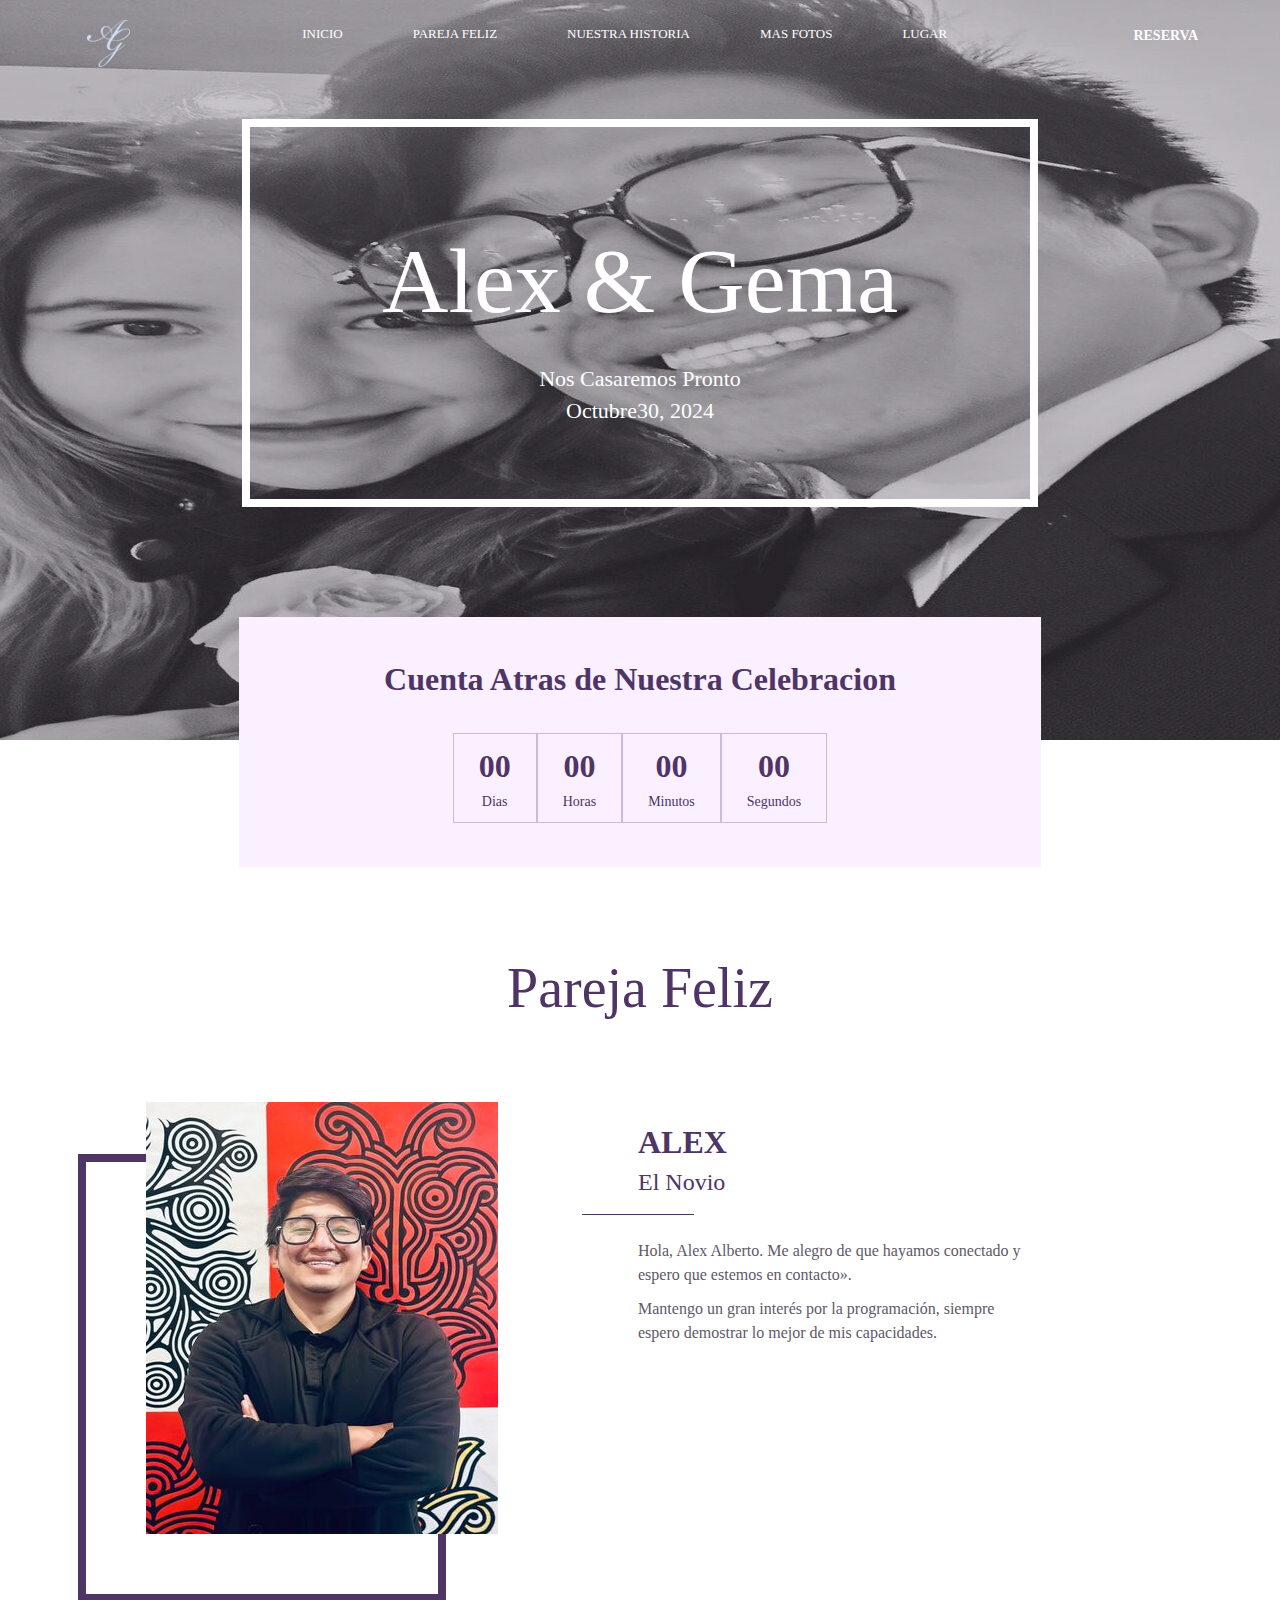
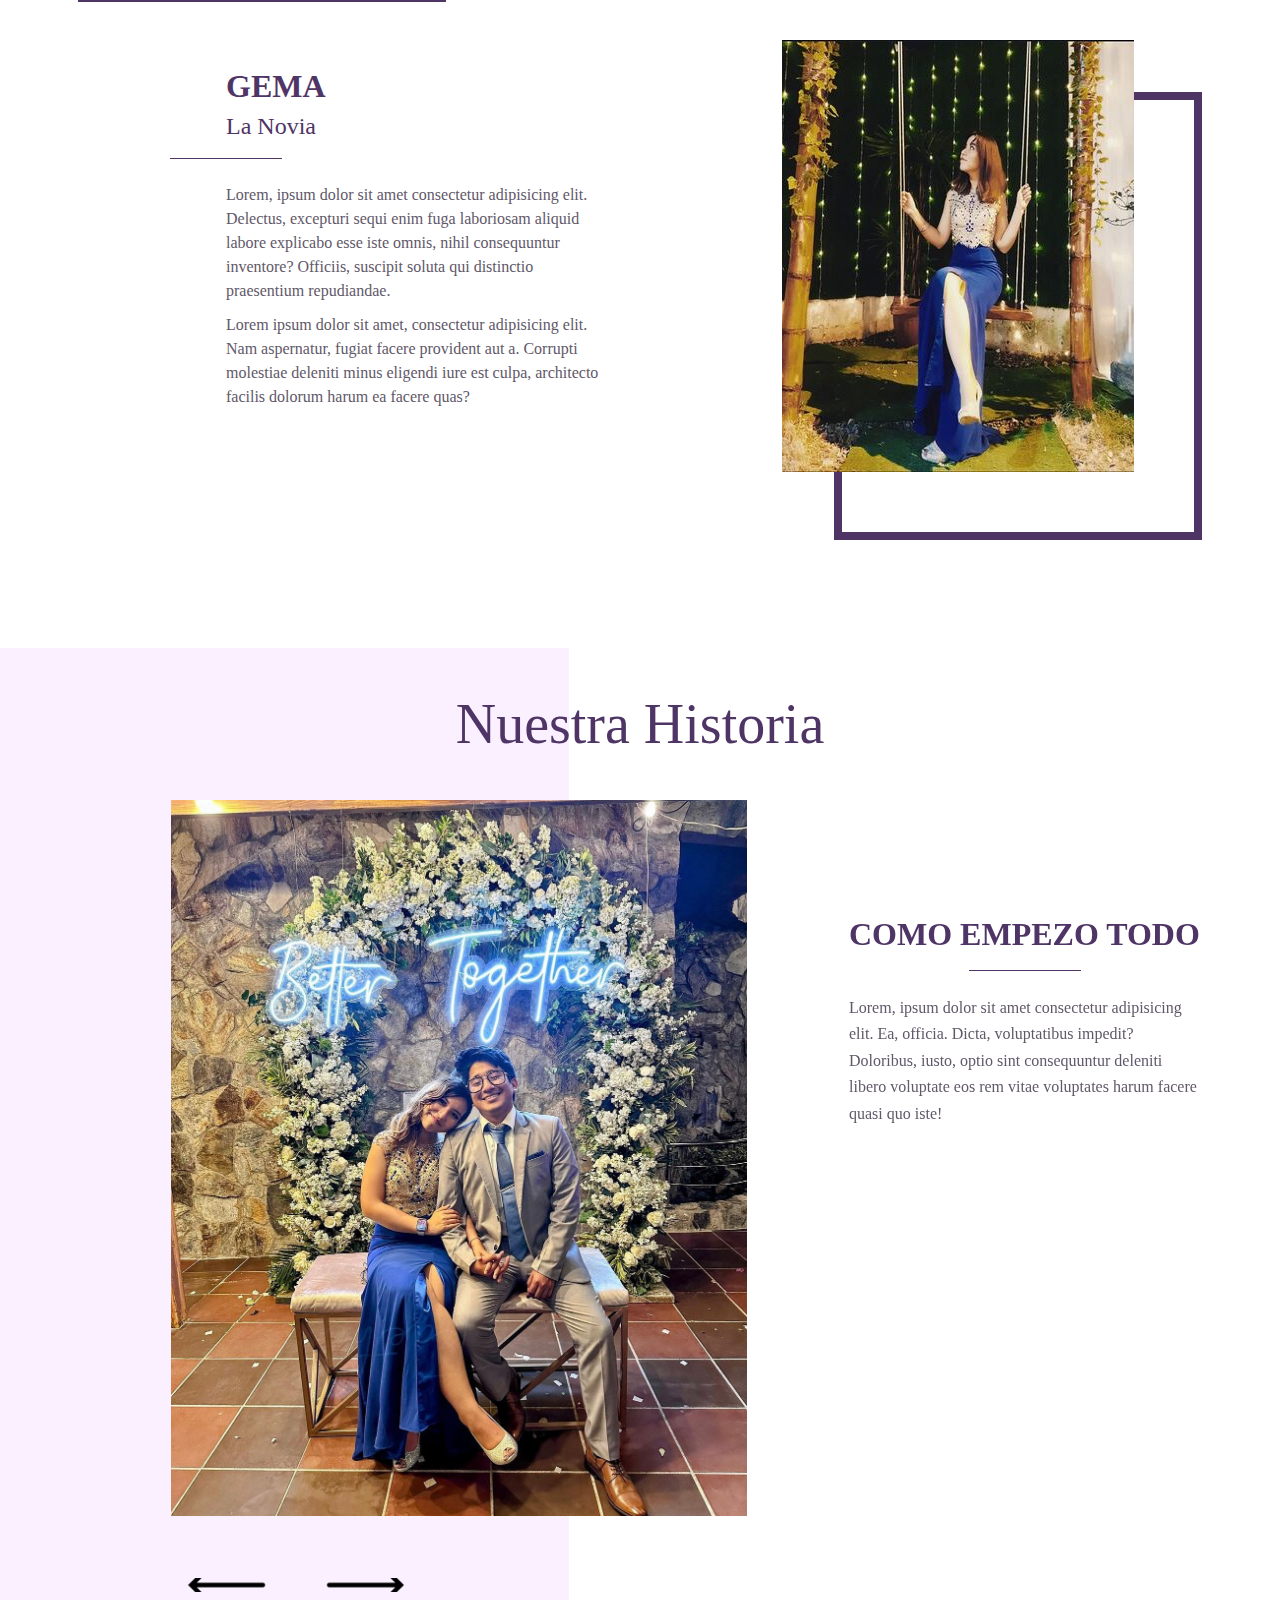
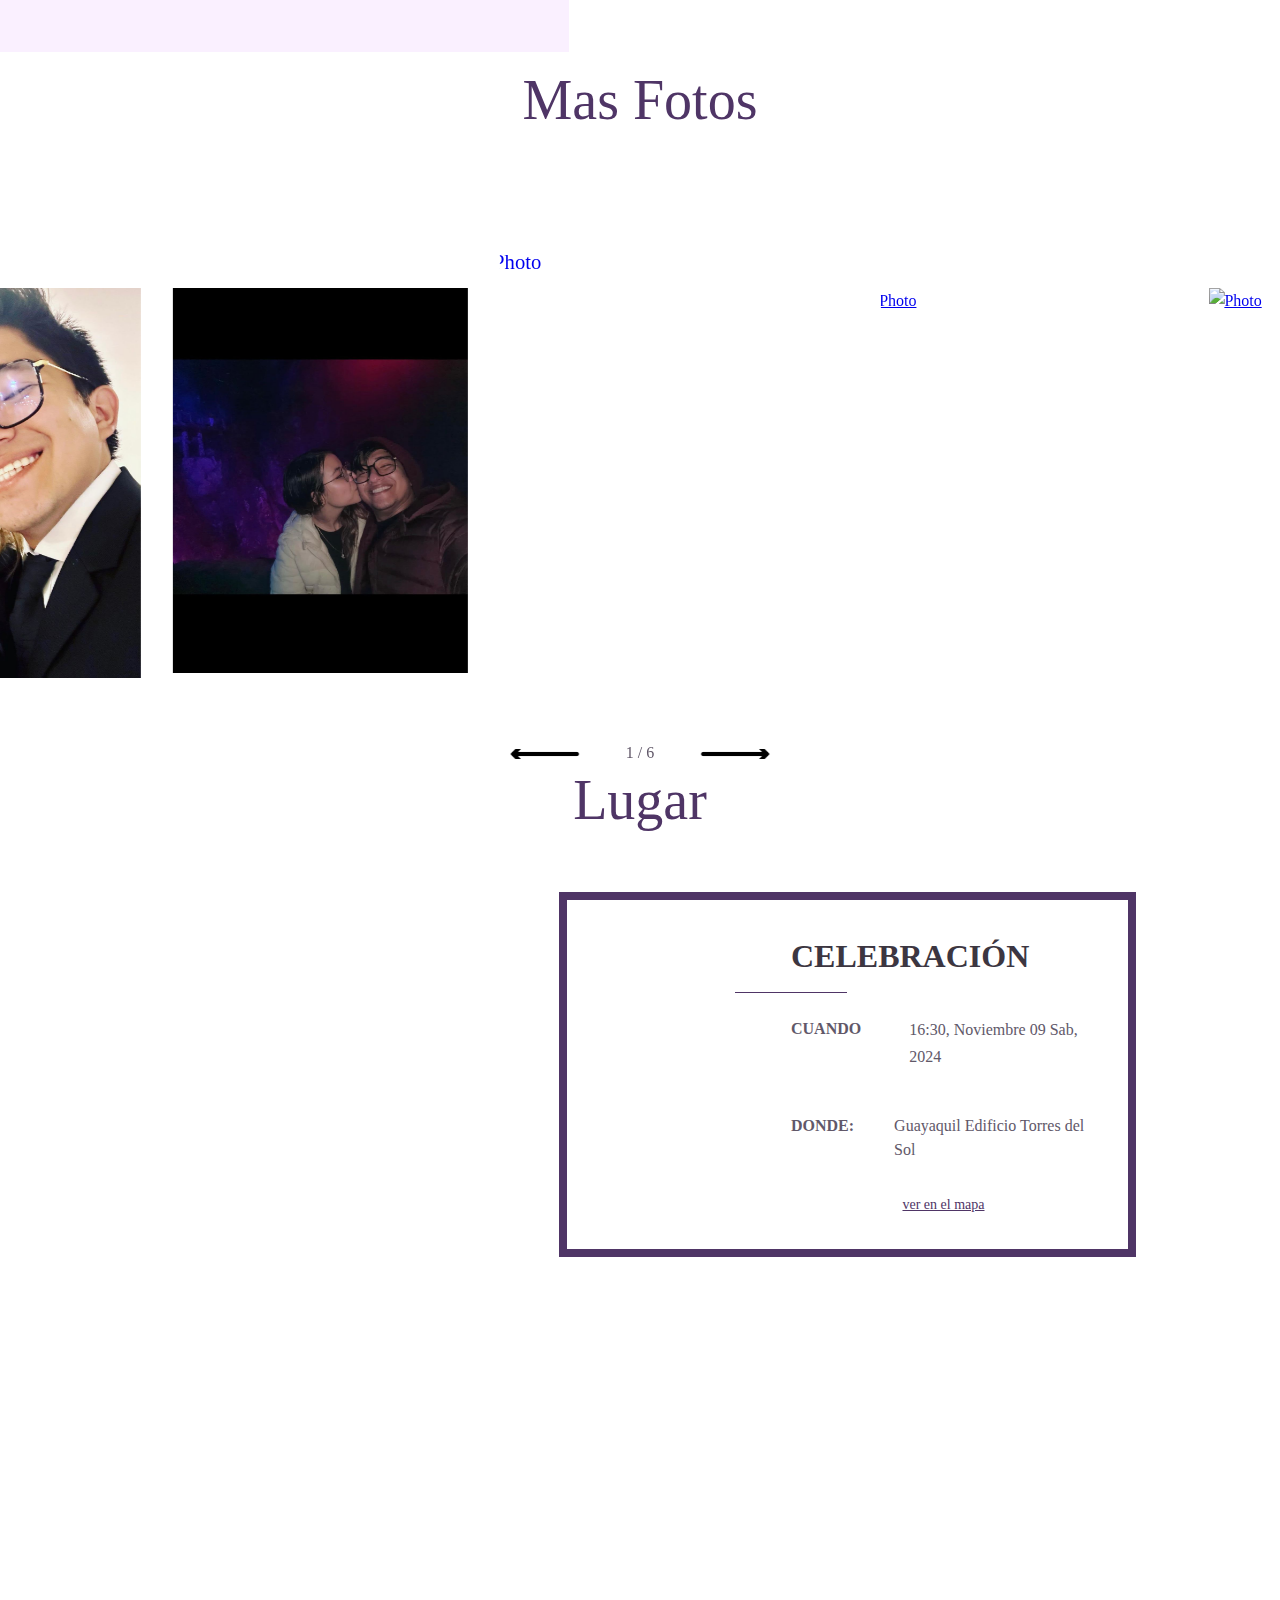
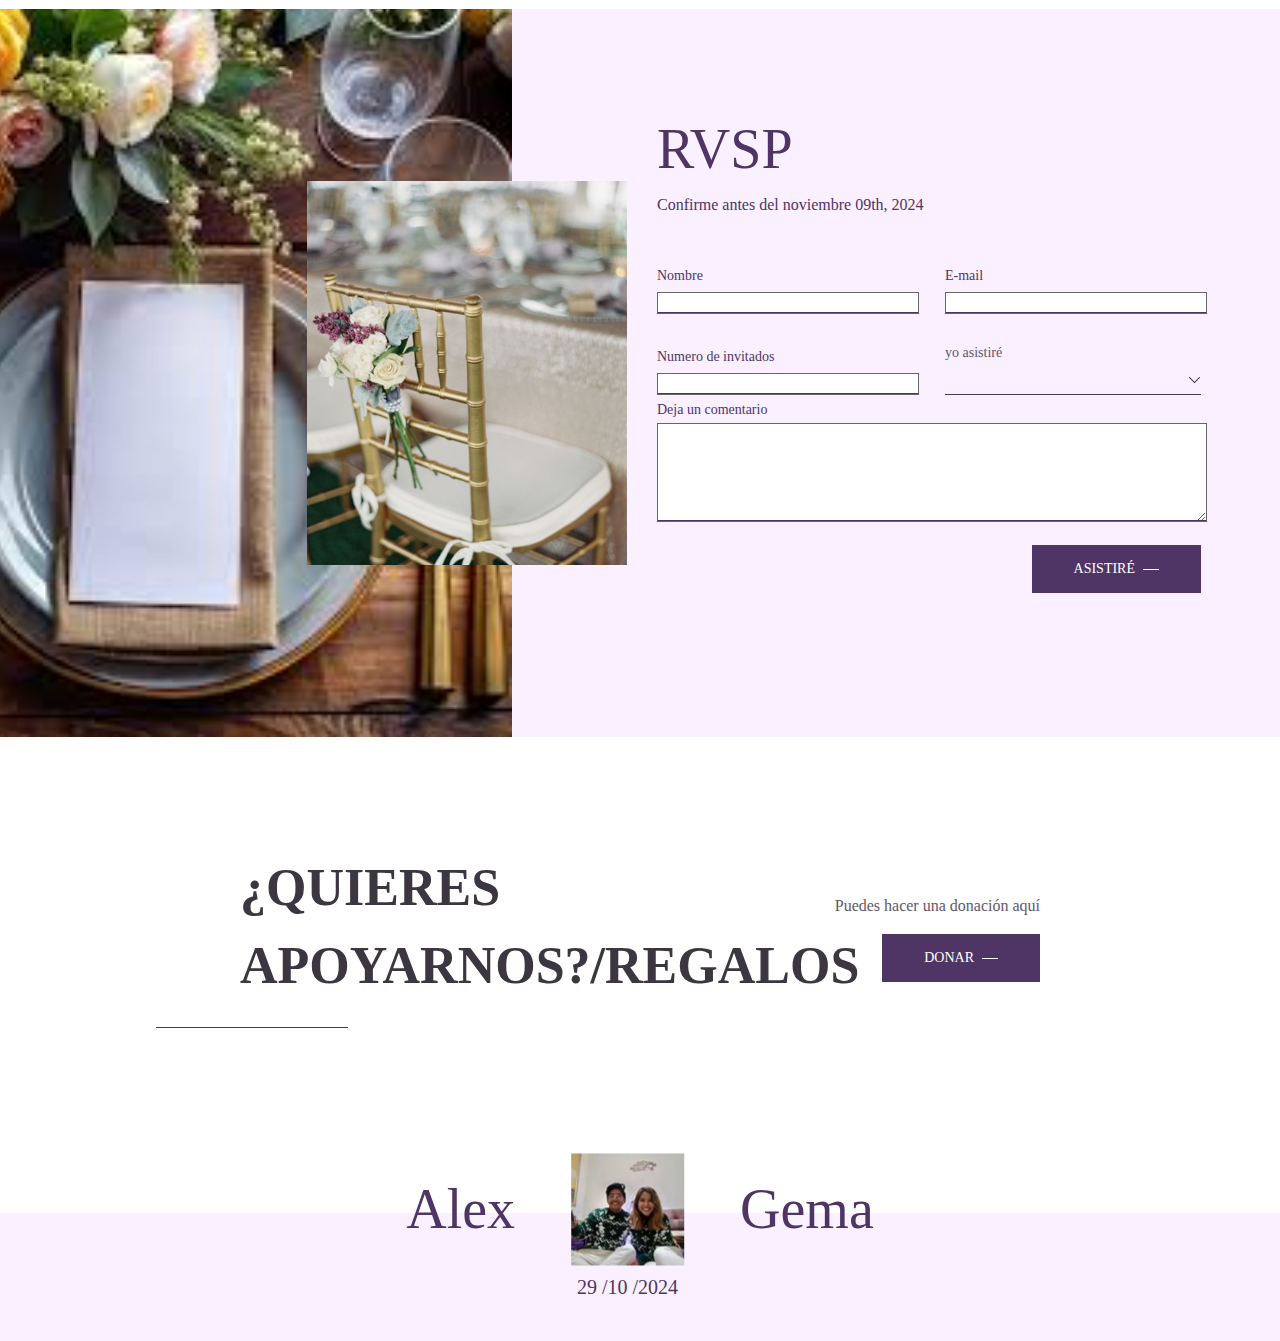
==== alexygema.html @ f6174efc "correcion de titulo" ====
<!DOCTYPE html>
<html lang="es">

<head>
  <meta http-equiv="Content-Type" content="text/html; charset=UTF-8">

  <title weeding="Weeding">Bod</title>
  <meta name="keywords" content="keywords">
  <meta name="description" content="description">
  <meta name="viewport" content="width=device-width, initial-scale=1.0, user-scalable=no, maximum-scale=1.0">
  <link rel="shortcut icon" type="image/ico" href="img/icon.ico">
  <link rel="stylesheet" href="./libs.min.css">

  <link rel="stylesheet" href="./main.css">

</head>

<body>
  <nav class="mobile-menu bg--colored">
    <button class="mobile-menu__close"></button>
    <ul class="navigation__list mobile-navigation__list">
      <li class="navigation__item mobile-navigation__item"><a class="mobile-navigation__link" href="#">Inicio</a></li>
      <li class="navigation__item mobile-navigation__item"><a class="mobile-navigation__link" href="#couple">Pareja
          Feliz</a>
      </li>
      <li class="navigation__item mobile-navigation__item"><a class="mobile-navigation__link" href="#story">Nuestra
          Historia</a></li>
      <li class="navigation__item mobile-navigation__item"><a class="mobile-navigation__link" href="#photo">Mas
          Fotos</a>
      </li>
      <li class="navigation__item mobile-navigation__item"><a class="mobile-navigation__link" href="#venues">Lugar</a>
      </li>
    </ul>
  </nav>

  </div>
  </div>
  <header class="header">
    <div class="container">
      <nav class="header__nav">
        <div class="logo"><img class="img-responsive logo-image" src="img/AG-logo.png" alt="Logo">
        </div>
        <ul class="header__menu">
          <li class="header__menu-item"><a class="header__menu-link" href="#header__content">Inicio</a></li>
          <li class="header__menu-item"><a class="header__menu-link" href="#couple">Pareja
              Feliz</a></li>
          <li class="header__menu-item"><a class="header__menu-link" href="#story">Nuestra
              Historia</a></li>
          <li class="header__menu-item"><a class="header__menu-link" href="#photos">Mas
              Fotos</a></li>
          <li class="header__menu-item"><a class="header__menu-link" href="#venues">Lugar</a>
          </li>
        </ul>
        <div class="header__user-actions">
          <div class="user-action user-action--hidden"><a class="mobile-menu-btn" href="#">Menu</a></div>
          <div class="user-action"><a class="rvsp-btn" href="#rvsp">Reserva</a></div>
        </div>
      </nav>
      <div class="header__content">
        <div class="header__title-wrapper">
          <h1 class="header__title">Alex &amp; Gema</h1><span class="header__subtitle">Nos casaremos Pronto <br>
            Octubre30, 2024</span>
        </div>
      </div>
      <div class="header__countdown">
        <p class="countdown__title text--colored">Cuenta atras <strong>de</strong> Nuestra celebracion</p>
        <div class="countdown__block countdown">
          <div class="countdown__element countdown__days border--colored"> <span
              class="count days text--colored">00</span><span class="label days_ref text--colored">Dias</span></div>
          <div class="countdown__element countdown__hours border--colored"> <span
              class="count hours text--colored">00</span><span class="label hours_ref text--colored">Horas</span></div>
          <div class="countdown__element countdown__minutes border--colored"> <span
              class="count minutes text--colored">00</span><span class="label minutes_ref text--colored">Minutos</span>
          </div>
          <div class="countdown__element countdown__seconds border--colored"> <span
              class="count seconds text--colored">00</span><span class="label seconds_ref text--colored">Segundos</span>
          </div>
        </div>
      </div>
    </div>
  </header>
  <section class="couple" id="couple">
    <div class="container">
      <h2 class="s-title text--colored">Pareja feliz</h2>
      <div class="couple__groom">
        <div class="couple__image couple__image-groom--left border--colored"></div>
        <div class="couple__text couple__text--right">
          <div class="couple__text-head text--colored">
            <h3 class="couple__title text--colored">Alex</h3><span class="couple__subtitle text--colored">El
              Novio</span>
          </div>
          <div class="couple__text-body">
            <p class="couple__descr">Hola, Alex Alberto. Me alegro de que hayamos conectado y espero que estemos en
              contacto». </p>
            <p class="couple__descr">Mantengo un gran interés por la programación, siempre espero demostrar lo mejor de
              mis capacidades. </p>
          </div>
        </div>
      </div>
      <div class="couple__bride">
        <div class="couple__image couple__image-bride--right border--colored"></div>
        <div class="couple__text couple__text--left">
          <div class="couple__text-head text--colored">
            <h3 class="couple__title text--colored">Gema</h3><span class="couple__subtitle text--colored">La
              Novia</span>
          </div>
          <div class="couple__text-body">
            <p class="couple__descr">Lorem, ipsum dolor sit amet consectetur adipisicing elit. Delectus, excepturi sequi
              enim fuga laboriosam aliquid labore explicabo esse iste omnis, nihil consequuntur inventore? Officiis,
              suscipit soluta qui distinctio praesentium repudiandae.</p>
            <p class="couple__descr">Lorem ipsum dolor sit amet, consectetur adipisicing elit. Nam aspernatur, fugiat
              facere provident aut a. Corrupti molestiae deleniti minus eligendi iure est culpa, architecto facilis
              dolorum harum ea facere quas?</p>
          </div>
        </div>
      </div>
    </div>
  </section>
  <section class="story" id="story">
    <div class="container">
      <h2 class="s-title text--colored"> Nuestra Historia</h2>
      <div class="story__slider slick-initialized slick-slider"><button type="button"
          class="slick-prev arrow-left--colored slick-arrow" style=""></button>
        <div class="slick-list draggable">
          <div class="slick-track" style="opacity: 1; width: 7315px; transform: translate3d(-1045px, 0px, 0px);">
            <div class="slick-slide slick-cloned" data-slick-index="-1" aria-hidden="true" tabindex="-1"
              style="width: 1045px;">
              <div>
                <div class="story__slide" style="width: 100%; display: inline-block;">
                  <div class="story__slider-image"><img class="img-responsive" src="img/histori1.jpg" alt="Photo"></div>
                  <div class="story__slider-text">
                    <div class="slider__head-text">
                      <h3 class="couple__title">How he proposed</h3>
                    </div>
                    <p class="story__slider-descr">Lorem ipsum dolor sit amet consectetur adipisicing elit. Illo, atque
                      laboriosam. Nihil doloremque sint dolorum officiis repellendus quam odit ut. Ea, veniam debitis
                      blanditiis nulla optio ipsa impedit doloremque quaerat!.</p>
                  </div>
                </div>
              </div>
            </div>
            <div class="slick-slide slick-current slick-active" data-slick-index="0" aria-hidden="false"
              style="width: 1045px;">
              <div>
                <div class="story__slide" style="width: 100%; display: inline-block;">
                  <div class="story__slider-image"><img class="story__slider-image img-responsive" src="img/0.jpg"
                      alt="Photo"></div>
                  <div class="story__slider-text">
                    <div class="slider__head-text text--colored">
                      <h3 class="couple__title text--colored"> Como Empezo todo</h3>
                    </div>
                    <p class="story__slider-descr">Lorem, ipsum dolor sit amet consectetur adipisicing elit. Ea,
                      officia. Dicta, voluptatibus impedit? Doloribus, iusto, optio sint consequuntur deleniti libero
                      voluptate eos rem vitae voluptates harum facere quasi quo iste!</p>
                  </div>
                </div>
              </div>
            </div>
            <div class="slick-slide" data-slick-index="1" aria-hidden="true" tabindex="-1" style="width: 1045px;">
              <div>
                <div class="story__slide" style="width: 100%; display: inline-block;">
                  <div class="story__slider-image"><img class="img-responsive" src="img/histori3.jpg" alt="Photo"></div>
                  <div class="story__slider-text">
                    <div class="slider__head-text">
                      <h3 class="couple__title">Our first Date</h3>
                    </div>
                    <p class="story__slider-descr">Lorem ipsum dolor sit amet consectetur adipisicing elit. Facilis
                      voluptatem, similique harum voluptatibus, cumque doloribus iure explicabo maiores ipsam labore
                      impedit necessitatibus enim praesentium? Earum nihil veniam sapiente eligendi harum.</p>
                  </div>
                </div>
              </div>
            </div>
            <div class="slick-slide" data-slick-index="2" aria-hidden="true" tabindex="-1" style="width: 1045px;">
              <div>
                <div class="story__slide" style="width: 100%; display: inline-block;">
                  <div class="story__slider-image"><img class="img-responsive" src="alexgema5.jpg" alt="Photo"></div>
                  <div class="story__slider-text">
                    <div class="slider__head-text">
                      <h3 class="couple__title">How he proposed</h3>
                    </div>
                    <p class="story__slider-descr">Lorem ipsum dolor sit amet consectetur adipisicing elit. Consectetur,
                      amet enim dolore dolor pariatur delectus. Tenetur quidem et ipsam laboriosam quia ipsum autem, vel
                      veritatis magnam non, ducimus in ratione.</p>
                  </div>
                </div>
              </div>
            </div>
            <div class="slick-slide slick-cloned" data-slick-index="3" aria-hidden="true" tabindex="-1"
              style="width: 1045px;">
              <div>
                <div class="story__slide" style="width: 100%; display: inline-block;">
                  <div class="story__slider-image"><img class="story__slider-image img-responsive"
                      src="Imagen de WhatsApp 2024-09-19 a las 17.47.32_8c40b275.jpg" alt="Photo"></div>
                  <div class="story__slider-text">
                    <div class="slider__head-text text--colored">
                      <h3 class="couple__title text--colored"> How We Met</h3>
                    </div>
                    <p class="story__slider-descr">Lorem ipsum dolor sit amet, consectetur adipisicing elit. Vero,
                      tempora. Voluptate natus nihil nisi quasi itaque sed, sapiente non soluta distinctio illum!
                      Tenetur labore itaque vitae voluptatem minima quis alias!</p>
                  </div>
                </div>
              </div>
            </div>
            <div class="slick-slide slick-cloned" data-slick-index="4" aria-hidden="true" tabindex="-1"
              style="width: 1045px;">
              <div>
                <div class="story__slide" style="width: 100%; display: inline-block;">
                  <div class="story__slider-image"><img class="img-responsive" src="./2.jpg" alt="Photo"></div>
                  <div class="story__slider-text">
                    <div class="slider__head-text">
                      <h3 class="couple__title">Our first Date</h3>
                    </div>
                    <p class="story__slider-descr">Lorem ipsum dolor sit amet consectetur adipisicing elit. Quas, id
                      voluptatem provident unde modi numquam dolorem a nihil atque perspiciatis commodi quo facilis
                      fugiat. Quis eum molestiae sint iste rerum!</p>
                  </div>
                </div>
              </div>
            </div>
            <div class="slick-slide slick-cloned" data-slick-index="5" aria-hidden="true" tabindex="-1"
              style="width: 1045px;">
              <div>
                <div class="story__slide" style="width: 100%; display: inline-block;">
                  <div class="story__slider-image"><img class="img-responsive" src="./3.jpg" alt="Photo"></div>
                  <div class="story__slider-text">
                    <div class="slider__head-text">
                      <h3 class="couple__title">How he proposed</h3>
                    </div>
                    <p class="story__slider-descr">Lorem ipsum dolor sit amet consectetur, adipisicing elit. Labore
                      dolore est voluptatem dignissimos perspiciatis cum. Eligendi cumque similique iure, consequatur
                      cum tempore, ut amet assumenda ipsam, incidunt perferendis consequuntur mollitia..</p>
                  </div>
                </div>
              </div>
            </div>
          </div>
        </div><button type="button" class="slick-next arrow-right--colored slick-arrow" style=""></button>
      </div>
    </div>
  </section>
  <section class="photos" id="photos">
    <h2 class="s-title text--colored">Mas Fotos</h2>
    <div class="swiper-container swiper-container-initialized swiper-container-horizontal">
      <div class="photos__slider swiper-wrapper"
        style="transition-duration: 0ms; transform: translate3d(-863.125px, 0px, 0px);">
        <div class="photo swiper-slide swiper-slide-duplicate" data-swiper-slide-index="2"
          style="width: 313.25px; margin-right: 32px;"><a class="fancy" href="img/0.jpg" data-fancybox="gallery"><img
              class="img-responsive" src="./img/0.jpg" alt="Photo"></a></div>
        <div class="photo swiper-slide swiper-slide-duplicate" data-swiper-slide-index="3"
          style="width: 313.25px; margin-right: 32px;"><a class="fancy" href="img/1.jpg" data-fancybox="gallery"><img
              class="img-responsive" src="./img/1.jpg" alt="Photo"></a></div>
        <div class="photo swiper-slide swiper-slide-duplicate" data-swiper-slide-index="4"
          style="width: 313.25px; margin-right: 32px;"><a class="fancy" href="img/-1.jpg" data-fancybox="gallery"><img
              class="img-responsive" src="./img/-1.jpg" alt="Photo"></a></div>
        <div class="photo swiper-slide swiper-slide-duplicate swiper-slide-prev" data-swiper-slide-index="5"
          style="width: 313.25px; margin-right: 32px;"><a class="fancy" href="img/2.jpg" data-fancybox="gallery"><img
              class="img-responsive" src="./img/2.jpg" alt="Photo"></a></div>
        <div class="photo swiper-slide swiper-slide-active" data-swiper-slide-index="0"
          style="width: 313.25px; margin-right: 32px;"><a class="fancy" href="alexgema1.jpg"
            data-fancybox="gallery"><img class="img-responsive" src="alexgema1.jpg" alt="Photo"></a></div>
        <div class="photo swiper-slide swiper-slide-next" data-swiper-slide-index="1"
          style="width: 313.25px; margin-right: 32px;"><a class="fancy" href="alexgema3.jpg"
            data-fancybox="gallery"><img class="img-responsive" src="alexgema3.jpg" alt="Photo"></a></div>
        <div class="photo swiper-slide" data-swiper-slide-index="2" style="width: 313.25px; margin-right: 32px;"><a
            class="fancy" href="alexgema5.jpg" data-fancybox="gallery"><img class="img-responsive" src="alexgema5.jpg"
              alt="Photo"></a></div>
        <div class="photo swiper-slide" data-swiper-slide-index="3" style="width: 313.25px; margin-right: 32px;"><a
            class="fancy" href="#" data-fancybox="gallery"><img class="img-responsive" src="./1(1).jpg" alt="Photo"></a>
        </div>
        <div class="photo swiper-slide" data-swiper-slide-index="4" style="width: 313.25px; margin-right: 32px;"><a
            class="fancy" href="#" data-fancybox="gallery"><img class="img-responsive" src="./img/1.jpg"
              alt="Photo"></a></div>
        <div class="photo swiper-slide swiper-slide-duplicate-prev" data-swiper-slide-index="5"
          style="width: 313.25px; margin-right: 32px;"><a class="fancy" href="#" data-fancybox="gallery"><img
              class="img-responsive" src="./3(1).jpg" alt="Photo"></a></div>
        <div class="photo swiper-slide swiper-slide-duplicate swiper-slide-duplicate-active" data-swiper-slide-index="0"
          style="width: 313.25px; margin-right: 32px;"><a class="fancy" href="#" data-fancybox="gallery"><img
              class="img-responsive" src="./img/0.jpg" alt="Photo"></a></div>
        <div class="photo swiper-slide swiper-slide-duplicate swiper-slide-duplicate-next" data-swiper-slide-index="1"
          style="width: 313.25px; margin-right: 32px;"><a class="fancy" href="img/1.jpg" data-fancybox="gallery"><img
              class="img-responsive" src="./img/1.jpg" alt="Photo"></a></div>
        <div class="photo swiper-slide swiper-slide-duplicate" data-swiper-slide-index="2"
          style="width: 313.25px; margin-right: 32px;"><a class="fancy" href="#" data-fancybox="gallery"><img
              class="img-responsive" src="./3(1).jpg" alt="Photo"></a></div>
        <div class="photo swiper-slide swiper-slide-duplicate" data-swiper-slide-index="3"
          style="width: 313.25px; margin-right: 32px;"><a class="fancy" href="img/0.jpg" data-fancybox="gallery"><img
              class="img-responsive" src="./img/0.jpg" alt="Photo"></a></div>
      </div>
      <div class="buttons-container">
        <div class="swiper-button-prev arrow-left--colored-before" tabindex="0" role="button"
          aria-label="Previous slide"></div>
        <div class="swiper-pagination text--colored swiper-pagination-fraction"><span
            class="swiper-pagination-current">1</span> / <span class="swiper-pagination-total">6</span></div>
        <div class="swiper-button-next arrow-right--colored-before" tabindex="0" role="button" aria-label="Next slide">
        </div>
      </div>
      <span class="swiper-notification" aria-live="assertive" aria-atomic="true"></span>
    </div>
  </section>
  <section class="venues" id="venues">
    <div class="container">
      <h2 class="s-title text--colored"> Lugar</h2>
      <div class="container-sm">
        <div class="venues__ceremony">
          <div class="ceremony__card venues__card border--colored">
            <div class="venues__card-head text--colored">
              <h3 class="venues__card-title text--colored"> Celebración</h3>
            </div>
            <div class="venues__card-info">
              <div class="venues__card-block"><span class="venues__card-label mrg">Cuando</span>
                <time class="venues__card-data">16:30, Noviembre 09 Sab, 2024</time>
              </div>
              <div class="venues__card-block"><span class="venues__card-label">Donde:</span><span
                  class="venue__card-data">Guayaquil Edificio Torres del Sol</span></div>
            </div><a class="venues__card-link" href="https://maps.app.goo.gl/YfXvc7YsCVi4bWLXA">ver en el mapa</a>
          </div>
  </section>
  <section class="rvsp" id="rvsp">
    <div class="container">
      <div class="rvsp__forrm-wrap">
        <form class="rvsp__form" action="#" method="POST">
          <h2 class="rvsp__title text--colored">RVSP</h2><span class="rvsp__subtitle text--colored">Confirme
            antes del noviembre 09th, 2024</span>
          <div class="rvsp__inputs-group">
            <div class="form-group iputs__group bmd-form-group">
              <label class="bmd-label-floating" for="name">Nombre</label>
              <input class="form-control" type="text" id="name">
            </div>
            <div class="form-group iputs__group bmd-form-group">
              <label class="bmd-label-floating" for="mail">E-mail</label>
              <input class="form-control" type="email" id="mail">
            </div>
          </div>
          <div class="rvsp__inputs-group">
            <div class="form-group iputs__group bmd-form-group">
              <label class="bmd-label-floating" for="number">Numero de invitados</label>
              <input class="form-control" type="number" id="number">
            </div>
            <div class="form-group iputs__group form-group--select">
              <div class="form__select select--clicked"><span class="select__label">yo asistiré</span><span
                  class="selected__item"></span>
                <div class="select-dropdown"><span class="dropdown__select">Si</span><span
                    class="dropdown__select">No</span><span class="dropdown__select">No estoy seguro</span></div>
              </div>
            </div>
          </div>
          <div class="rvsp__inputs-group rvsp__group--textarea">
            <div class="form-group bmd-form-group">
              <label class="bmd-label-floating" for="textarea">Deja un comentario</label>
              <textarea class="rvsp__textarea form-control" id="textarea"></textarea>
            </div>
          </div>
          <button class="rvsp__btn btn bg--colored" type="submit">Asistiré</button>
        </form>
      </div>
    </div>
  </section>
  <section class="support">
    <div class="container">
      <div class="support__title-wrap">
        <h2 class="support__title">¿Quieres apoyarnos?/Regalos</h2>
      </div>
      <div class="support__btn-wrap"><span class="support__btn-sescr">Puedes hacer una donación aquí</span>
        <button class="btn support__btn bg--colored" type="button">Donar</button>
      </div>
    </div>
  </section>
  <div class="to-top bg--colored" style="display: none;"></div>
  <footer class="footer">
    <div class="footer__content"><span class="footer__name Alex text--colored">Alex</span>
      <div class="footer__image"><img src="img/alexgema3.jpg" alt="Photo"></div><span
        class="footer__name Gema text--colored">Gema</span>
    </div>
  </footer>
  <script src="./js/libs.min.js"></script>
  <script type="text/javascript" src="./json.txt"></script>
  <script src="./js/cookie.js"></script>

  <script src="./js/countdown.js"></script>
  <script src="./js/scripts.js"></script>
</body>

</html>
---- libs.min.css ----
a,
abbr,
acronym,
address,
applet,
article,
aside,
audio,
b,
big,
blockquote,
body,
canvas,
caption,
center,
cite,
code,
dd,
del,
details,
dfn,
div,
dl,
dt,
em,
embed,
fieldset,
figcaption,
figure,
footer,
form,
h1,
h2,
h3,
h4,
h5,
h6,
header,
hgroup,
html,
i,
iframe,
img,
ins,
kbd,
label,
legend,
li,
mark,
menu,
nav,
object,
ol,
output,
p,
pre,
q,
ruby,
s,
samp,
section,
small,
span,
strike,
strong,
sub,
summary,
sup,
table,
tbody,
td,
tfoot,
th,
thead,
time,
tr,
tt,
u,
ul,
var,
video {
    margin: 0;
    padding: 0;
    border: 0;
    font-size: 100%;
    font: inherit;
    vertical-align: baseline
}

:focus {
    outline: 0
}

article,
aside,
details,
figcaption,
figure,
footer,
header,
hgroup,
menu,
nav,
section {
    display: block
}

body {
    line-height: 1
}

ol,
ul {
    list-style: none
}

blockquote,
q {
    quotes: none
}

blockquote:after,
blockquote:before,
q:after,
q:before {
    content: "";
    content: none
}

input[type=search]::-webkit-search-cancel-button,
input[type=search]::-webkit-search-decoration,
input[type=search]::-webkit-search-results-button,
input[type=search]::-webkit-search-results-decoration {
    -webkit-appearance: none;
    appearance: none;
    -moz-appearance: none
}

input[type=search] {
    appearance: none;
    -webkit-appearance: none;
    -moz-appearance: none
}

audio:not([controls]) {
    display: none;
    height: 0
}

[hidden] {
    display: none
}

html {
    font-size: 100%;
    -webkit-text-size-adjust: 100%;
    -ms-text-size-adjust: 100%
}

a:focus {
    outline: thin dotted
}

a:active,
a:hover {
    outline: 0
}

img {
    border: 0;
    -ms-interpolation-mode: bicubic
}

figure,
form {
    margin: 0
}

fieldset {
    border: 1px solid silver;
    margin: 0 2px;
    padding: .35em .625em .75em
}

legend {
    border: 0;
    padding: 0;
    white-space: normal;
    margin-left: -7px
}

button,
input,
select,
textarea {
    font-size: 100%;
    margin: 0;
    vertical-align: baseline;
    vertical-align: middle
}

button,
input {
    line-height: normal
}

button,
select {
    text-transform: none
}

button,
html input[type=button],
input[type=reset],
input[type=submit] {
    appearance: button;
    -webkit-appearance: button;
    cursor: pointer;
    overflow: visible
}

button[disabled],
html input[disabled] {
    cursor: default
}

input[type=checkbox],
input[type=radio] {
    box-sizing: border-box;
    padding: 0;
    height: 13px;
    width: 13px
}

input[type=search] {
    appearance: textfield;
    -webkit-appearance: textfield;
    box-sizing: content-box
}

input[type=search]::-webkit-search-cancel-button,
input[type=search]::-webkit-search-decoration {
    -webkit-appearance: none
}

button::-moz-focus-inner,
input::-moz-focus-inner {
    border: 0;
    padding: 0
}

textarea {
    overflow: auto;
    vertical-align: top
}

table {
    border-collapse: collapse;
    border-spacing: 0
}

button,
html,
input,
select,
textarea {
    color: #222
}

::-moz-selection {
    background: #b3d4fc;
    text-shadow: none
}

::selection {
    background: #b3d4fc;
    text-shadow: none
}

img {
    vertical-align: middle
}

fieldset {
    border: 0;
    margin: 0;
    padding: 0
}

textarea {
    resize: vertical
}

.chromeframe {
    margin: .2em 0;
    background: #ccc;
    color: #000;
    padding: .2em 0
}

@font-face {
    font-family: swiper-icons;
    src: url("woff.woff") format("woff");
    font-weight: 400;
    font-style: normal
}

:root {
    --swiper-theme-color: #007aff
}

.swiper-container {
    margin-left: auto;
    margin-right: auto;
    position: relative;
    overflow: hidden;
    list-style: none;
    padding: 0;
    z-index: 1
}

.swiper-container-vertical>.swiper-wrapper {
    flex-direction: column
}

.swiper-wrapper {
    position: relative;
    width: 100%;
    height: 100%;
    z-index: 1;
    display: flex;
    transition-property: transform;
    box-sizing: content-box
}

.swiper-container-android .swiper-slide,
.swiper-wrapper {
    transform: translateZ(0)
}

.swiper-container-multirow>.swiper-wrapper {
    flex-wrap: wrap
}

.swiper-container-multirow-column>.swiper-wrapper {
    flex-wrap: wrap;
    flex-direction: column
}

.swiper-container-free-mode>.swiper-wrapper {
    transition-timing-function: ease-out;
    margin: 0 auto
}

.swiper-slide {
    flex-shrink: 0;
    width: 100%;
    height: 100%;
    position: relative;
    transition-property: transform
}

.swiper-slide-invisible-blank {
    visibility: hidden
}

.swiper-container-autoheight,
.swiper-container-autoheight .swiper-slide {
    height: auto
}

.swiper-container-autoheight .swiper-wrapper {
    align-items: flex-start;
    transition-property: transform, height
}

.swiper-container-3d {
    perspective: 1200px
}

.swiper-container-3d .swiper-cube-shadow,
.swiper-container-3d .swiper-slide,
.swiper-container-3d .swiper-slide-shadow-bottom,
.swiper-container-3d .swiper-slide-shadow-left,
.swiper-container-3d .swiper-slide-shadow-right,
.swiper-container-3d .swiper-slide-shadow-top,
.swiper-container-3d .swiper-wrapper {
    transform-style: preserve-3d
}

.swiper-container-3d .swiper-slide-shadow-bottom,
.swiper-container-3d .swiper-slide-shadow-left,
.swiper-container-3d .swiper-slide-shadow-right,
.swiper-container-3d .swiper-slide-shadow-top {
    position: absolute;
    left: 0;
    top: 0;
    width: 100%;
    height: 100%;
    pointer-events: none;
    z-index: 10
}

.swiper-container-3d .swiper-slide-shadow-left {
    background-image: linear-gradient(270deg, rgba(0, 0, 0, .5), transparent)
}

.swiper-container-3d .swiper-slide-shadow-right {
    background-image: linear-gradient(90deg, rgba(0, 0, 0, .5), transparent)
}

.swiper-container-3d .swiper-slide-shadow-top {
    background-image: linear-gradient(0deg, rgba(0, 0, 0, .5), transparent)
}

.swiper-container-3d .swiper-slide-shadow-bottom {
    background-image: linear-gradient(180deg, rgba(0, 0, 0, .5), transparent)
}

.swiper-container-css-mode>.swiper-wrapper {
    overflow: auto;
    scrollbar-width: none;
    -ms-overflow-style: none
}

.swiper-container-css-mode>.swiper-wrapper::-webkit-scrollbar {
    display: none
}

.swiper-container-css-mode>.swiper-wrapper>.swiper-slide {
    scroll-snap-align: start start
}

.swiper-container-horizontal.swiper-container-css-mode>.swiper-wrapper {
    scroll-snap-type: x mandatory
}

.swiper-container-vertical.swiper-container-css-mode>.swiper-wrapper {
    scroll-snap-type: y mandatory
}

:root {
    --swiper-navigation-size: 44px
}

.swiper-button-next,
.swiper-button-prev {
    position: absolute;
    top: 50%;
    width: calc(var(--swiper-navigation-size)/ 44 * 27);
    height: var(--swiper-navigation-size);
    margin-top: calc(-1 * var(--swiper-navigation-size)/ 2);
    z-index: 10;
    cursor: pointer;
    display: flex;
    align-items: center;
    justify-content: center;
    color: var(--swiper-navigation-color, var(--swiper-theme-color))
}

.swiper-button-next.swiper-button-disabled,
.swiper-button-prev.swiper-button-disabled {
    opacity: .35;
    cursor: auto;
    pointer-events: none
}

.swiper-button-next:after,
.swiper-button-prev:after {
    font-family: swiper-icons;
    font-size: var(--swiper-navigation-size);
    text-transform: none !important
}

.swiper-button-prev,
.swiper-container-rtl .swiper-button-next {
    left: 10px;
    right: auto
}

.swiper-button-prev:after,
.swiper-container-rtl .swiper-button-next:after {
    content: "prev"
}

.swiper-button-next,
.swiper-container-rtl .swiper-button-prev {
    right: 10px;
    left: auto
}

.swiper-button-next:after,
.swiper-container-rtl .swiper-button-prev:after {
    content: "next"
}

.swiper-button-next.swiper-button-white,
.swiper-button-prev.swiper-button-white {
    --swiper-navigation-color: #fff
}

.swiper-button-next.swiper-button-black,
.swiper-button-prev.swiper-button-black {
    --swiper-navigation-color: #000
}

.swiper-button-lock {
    display: none
}

.swiper-pagination {
    position: absolute;
    text-align: center;
    transition: opacity .3s;
    transform: translateZ(0);
    z-index: 10
}

.swiper-pagination.swiper-pagination-hidden {
    opacity: 0
}

.swiper-container-horizontal>.swiper-pagination-bullets,
.swiper-pagination-custom,
.swiper-pagination-fraction {
    bottom: 10px;
    left: 0;
    width: 100%
}

.swiper-pagination-bullets-dynamic {
    overflow: hidden;
    font-size: 0
}

.swiper-pagination-bullets-dynamic .swiper-pagination-bullet {
    transform: scale(.33);
    position: relative
}

.swiper-pagination-bullets-dynamic .swiper-pagination-bullet-active,
.swiper-pagination-bullets-dynamic .swiper-pagination-bullet-active-main {
    transform: scale(1)
}

.swiper-pagination-bullets-dynamic .swiper-pagination-bullet-active-prev {
    transform: scale(.66)
}

.swiper-pagination-bullets-dynamic .swiper-pagination-bullet-active-prev-prev {
    transform: scale(.33)
}

.swiper-pagination-bullets-dynamic .swiper-pagination-bullet-active-next {
    transform: scale(.66)
}

.swiper-pagination-bullets-dynamic .swiper-pagination-bullet-active-next-next {
    transform: scale(.33)
}

.swiper-pagination-bullet {
    width: 8px;
    height: 8px;
    display: inline-block;
    border-radius: 100%;
    background: #000;
    opacity: .2
}

button.swiper-pagination-bullet {
    border: none;
    margin: 0;
    padding: 0;
    box-shadow: none;
    -webkit-appearance: none;
    -moz-appearance: none;
    appearance: none
}

.swiper-pagination-clickable .swiper-pagination-bullet {
    cursor: pointer
}

.swiper-pagination-bullet-active {
    opacity: 1;
    background: var(--swiper-pagination-color, var(--swiper-theme-color))
}

.swiper-container-vertical>.swiper-pagination-bullets {
    right: 10px;
    top: 50%;
    transform: translate3d(0, -50%, 0)
}

.swiper-container-vertical>.swiper-pagination-bullets .swiper-pagination-bullet {
    margin: 6px 0;
    display: block
}

.swiper-container-vertical>.swiper-pagination-bullets.swiper-pagination-bullets-dynamic {
    top: 50%;
    transform: translateY(-50%);
    width: 8px
}

.swiper-container-vertical>.swiper-pagination-bullets.swiper-pagination-bullets-dynamic .swiper-pagination-bullet {
    display: inline-block;
    transition: transform .2s, top .2s
}

.swiper-container-horizontal>.swiper-pagination-bullets .swiper-pagination-bullet {
    margin: 0 4px
}

.swiper-container-horizontal>.swiper-pagination-bullets.swiper-pagination-bullets-dynamic {
    left: 50%;
    transform: translateX(-50%);
    white-space: nowrap
}

.swiper-container-horizontal>.swiper-pagination-bullets.swiper-pagination-bullets-dynamic .swiper-pagination-bullet {
    transition: transform .2s, left .2s
}

.swiper-container-horizontal.swiper-container-rtl>.swiper-pagination-bullets-dynamic .swiper-pagination-bullet {
    transition: transform .2s, right .2s
}

.swiper-pagination-progressbar {
    background: rgba(0, 0, 0, .25);
    position: absolute
}

.swiper-pagination-progressbar .swiper-pagination-progressbar-fill {
    background: var(--swiper-pagination-color, var(--swiper-theme-color));
    position: absolute;
    left: 0;
    top: 0;
    width: 100%;
    height: 100%;
    transform: scale(0);
    transform-origin: left top
}

.swiper-container-rtl .swiper-pagination-progressbar .swiper-pagination-progressbar-fill {
    transform-origin: right top
}

.swiper-container-horizontal>.swiper-pagination-progressbar,
.swiper-container-vertical>.swiper-pagination-progressbar.swiper-pagination-progressbar-opposite {
    width: 100%;
    height: 4px;
    left: 0;
    top: 0
}

.swiper-container-horizontal>.swiper-pagination-progressbar.swiper-pagination-progressbar-opposite,
.swiper-container-vertical>.swiper-pagination-progressbar {
    width: 4px;
    height: 100%;
    left: 0;
    top: 0
}

.swiper-pagination-white {
    --swiper-pagination-color: #fff
}

.swiper-pagination-black {
    --swiper-pagination-color: #000
}

.swiper-pagination-lock {
    display: none
}

.swiper-scrollbar {
    border-radius: 10px;
    position: relative;
    touch-action: none;
    -ms-touch-action: none;
    background: rgba(0, 0, 0, .1)
}

.swiper-container-horizontal>.swiper-scrollbar {
    position: absolute;
    left: 1%;
    bottom: 3px;
    z-index: 50;
    height: 5px;
    width: 98%
}

.swiper-container-vertical>.swiper-scrollbar {
    position: absolute;
    right: 3px;
    top: 1%;
    z-index: 50;
    width: 5px;
    height: 98%
}

.swiper-scrollbar-drag {
    height: 100%;
    width: 100%;
    position: relative;
    background: rgba(0, 0, 0, .5);
    border-radius: 10px;
    left: 0;
    top: 0
}

.swiper-scrollbar-cursor-drag {
    cursor: move
}

.swiper-scrollbar-lock {
    display: none
}

.swiper-zoom-container {
    width: 100%;
    height: 100%;
    display: flex;
    justify-content: center;
    align-items: center;
    text-align: center
}

.swiper-zoom-container>canvas,
.swiper-zoom-container>img,
.swiper-zoom-container>svg {
    max-width: 100%;
    max-height: 100%;
    object-fit: contain
}

.swiper-slide-zoomed {
    cursor: move
}

.swiper-lazy-preloader {
    width: 42px;
    height: 42px;
    position: absolute;
    left: 50%;
    top: 50%;
    margin-left: -21px;
    margin-top: -21px;
    z-index: 10;
    transform-origin: 50%;
    animation: a 1s infinite linear;
    box-sizing: border-box;
    border: 4px solid var(--swiper-preloader-color, var(--swiper-theme-color));
    border-radius: 50%;
    border-top-color: transparent
}

.swiper-lazy-preloader-white {
    --swiper-preloader-color: #fff
}

.swiper-lazy-preloader-black {
    --swiper-preloader-color: #000
}

@keyframes a {
    to {
        transform: rotate(1turn)
    }
}

.swiper-container .swiper-notification {
    position: absolute;
    left: 0;
    top: 0;
    pointer-events: none;
    opacity: 0;
    z-index: -1000
}

.swiper-container-fade.swiper-container-free-mode .swiper-slide {
    transition-timing-function: ease-out
}

.swiper-container-fade .swiper-slide {
    pointer-events: none;
    transition-property: opacity
}

.swiper-container-fade .swiper-slide .swiper-slide {
    pointer-events: none
}

.swiper-container-fade .swiper-slide-active,
.swiper-container-fade .swiper-slide-active .swiper-slide-active {
    pointer-events: auto
}

.swiper-container-cube {
    overflow: visible
}

.swiper-container-cube .swiper-slide {
    pointer-events: none;
    -webkit-backface-visibility: hidden;
    backface-visibility: hidden;
    z-index: 1;
    visibility: hidden;
    transform-origin: 0 0;
    width: 100%;
    height: 100%
}

.swiper-container-cube .swiper-slide .swiper-slide {
    pointer-events: none
}

.swiper-container-cube.swiper-container-rtl .swiper-slide {
    transform-origin: 100% 0
}

.swiper-container-cube .swiper-slide-active,
.swiper-container-cube .swiper-slide-active .swiper-slide-active {
    pointer-events: auto
}

.swiper-container-cube .swiper-slide-active,
.swiper-container-cube .swiper-slide-next,
.swiper-container-cube .swiper-slide-next+.swiper-slide,
.swiper-container-cube .swiper-slide-prev {
    pointer-events: auto;
    visibility: visible
}

.swiper-container-cube .swiper-slide-shadow-bottom,
.swiper-container-cube .swiper-slide-shadow-left,
.swiper-container-cube .swiper-slide-shadow-right,
.swiper-container-cube .swiper-slide-shadow-top {
    z-index: 0;
    -webkit-backface-visibility: hidden;
    backface-visibility: hidden
}

.swiper-container-cube .swiper-cube-shadow {
    position: absolute;
    left: 0;
    bottom: 0;
    width: 100%;
    height: 100%;
    background: #000;
    opacity: .6;
    filter: blur(50px);
    z-index: 0
}

.swiper-container-flip {
    overflow: visible
}

.swiper-container-flip .swiper-slide {
    pointer-events: none;
    -webkit-backface-visibility: hidden;
    backface-visibility: hidden;
    z-index: 1
}

.swiper-container-flip .swiper-slide .swiper-slide {
    pointer-events: none
}

.swiper-container-flip .swiper-slide-active,
.swiper-container-flip .swiper-slide-active .swiper-slide-active {
    pointer-events: auto
}

.swiper-container-flip .swiper-slide-shadow-bottom,
.swiper-container-flip .swiper-slide-shadow-left,
.swiper-container-flip .swiper-slide-shadow-right,
.swiper-container-flip .swiper-slide-shadow-top {
    z-index: 0;
    -webkit-backface-visibility: hidden;
    backface-visibility: hidden
}

.slick-slider {
    box-sizing: border-box;
    -webkit-user-select: none;
    -moz-user-select: none;
    -ms-user-select: none;
    user-select: none;
    -webkit-touch-callout: none;
    -khtml-user-select: none;
    -ms-touch-action: pan-y;
    touch-action: pan-y;
    -webkit-tap-highlight-color: transparent
}

.slick-list,
.slick-slider {
    position: relative;
    display: block
}

.slick-list {
    overflow: hidden;
    margin: 0;
    padding: 0
}

.slick-list:focus {
    outline: none
}

.slick-list.dragging {
    cursor: pointer;
    cursor: hand
}

.slick-slider .slick-list,
.slick-slider .slick-track {
    transform: translateZ(0)
}

.slick-track {
    position: relative;
    top: 0;
    left: 0;
    display: block;
    margin-left: auto;
    margin-right: auto
}

.slick-track:after,
.slick-track:before {
    display: table;
    content: ""
}

.slick-track:after {
    clear: both
}

.slick-loading .slick-track {
    visibility: hidden
}

.slick-slide {
    display: none;
    float: left;
    height: 100%;
    min-height: 1px
}

[dir=rtl] .slick-slide {
    float: right
}

.slick-slide img {
    display: block
}

.slick-slide.slick-loading img {
    display: none
}

.slick-slide.dragging img {
    pointer-events: none
}

.slick-initialized .slick-slide {
    display: block
}

.slick-loading .slick-slide {
    visibility: hidden
}

.slick-vertical .slick-slide {
    display: block;
    height: auto;
    border: 1px solid transparent
}

.slick-arrow.slick-hidden {
    display: none
}

body.compensate-for-scrollbar {
    overflow: hidden
}

.fancybox-active {
    height: auto
}

.fancybox-is-hidden {
    left: -9999px;
    margin: 0;
    position: absolute !important;
    top: -9999px;
    visibility: hidden
}

.fancybox-container {
    backface-visibility: hidden;
    -webkit-backface-visibility: hidden;
    height: 100%;
    left: 0;
    outline: none;
    position: fixed;
    -webkit-tap-highlight-color: transparent;
    top: 0;
    -ms-touch-action: manipulation;
    touch-action: manipulation;
    transform: translateZ(0);
    width: 100%;
    z-index: 4
}

.fancybox-container * {
    box-sizing: border-box
}

.fancybox-bg,
.fancybox-inner,
.fancybox-outer,
.fancybox-stage {
    bottom: 0;
    left: 0;
    position: absolute;
    right: 0;
    top: 0
}

.fancybox-outer {
    -webkit-overflow-scrolling: touch;
    overflow-y: auto
}

.fancybox-bg {
    background: #1e1e1e;
    opacity: 0;
    transition-duration: inherit;
    transition-property: opacity;
    transition-timing-function: cubic-bezier(.47, 0, .74, .71)
}

.fancybox-is-open .fancybox-bg {
    opacity: .9;
    transition-timing-function: cubic-bezier(.22, .61, .36, 1)
}

.fancybox-caption,
.fancybox-infobar,
.fancybox-navigation .fancybox-button,
.fancybox-toolbar {
    direction: ltr;
    opacity: 0;
    position: absolute;
    transition: opacity .25s ease, visibility 0s ease .25s;
    visibility: hidden;
    z-index: 8
}

.fancybox-show-caption .fancybox-caption,
.fancybox-show-infobar .fancybox-infobar,
.fancybox-show-nav .fancybox-navigation .fancybox-button,
.fancybox-show-toolbar .fancybox-toolbar {
    opacity: 1;
    transition: opacity .25s ease 0s, visibility 0s ease 0s;
    visibility: visible
}

.fancybox-infobar {
    color: #ccc;
    font-size: 13px;
    -webkit-font-smoothing: subpixel-antialiased;
    height: 44px;
    left: 0;
    line-height: 44px;
    min-width: 44px;
    mix-blend-mode: difference;
    padding: 0 10px;
    pointer-events: none;
    top: 0;
    -webkit-touch-callout: none;
    -webkit-user-select: none;
    -moz-user-select: none;
    -ms-user-select: none;
    user-select: none
}

.fancybox-toolbar {
    right: 0;
    top: 0
}

.fancybox-stage {
    direction: ltr;
    overflow: visible;
    transform: translateZ(0);
    z-index: 5
}

.fancybox-is-open .fancybox-stage {
    overflow: hidden
}

.fancybox-slide {
    backface-visibility: hidden;
    -webkit-backface-visibility: hidden;
    display: none;
    height: 100%;
    left: 0;
    outline: none;
    overflow: auto;
    -webkit-overflow-scrolling: touch;
    padding: 44px;
    position: absolute;
    text-align: center;
    top: 0;
    transition-property: transform, opacity;
    white-space: normal;
    width: 100%;
    z-index: 5
}

.fancybox-slide:before {
    content: "";
    display: inline-block;
    font-size: 0;
    height: 100%;
    vertical-align: middle;
    width: 0
}

.fancybox-is-sliding .fancybox-slide,
.fancybox-slide--current,
.fancybox-slide--next,
.fancybox-slide--previous {
    display: block
}

.fancybox-slide--image {
    overflow: hidden;
    padding: 44px 0
}

.fancybox-slide--image:before {
    display: none
}

.fancybox-slide--html {
    padding: 6px
}

.fancybox-content {
    background: #fff;
    display: inline-block;
    margin: 0;
    max-width: 100%;
    overflow: auto;
    -webkit-overflow-scrolling: touch;
    padding: 44px;
    position: relative;
    text-align: left;
    vertical-align: middle
}

.fancybox-slide--image .fancybox-content {
    animation-timing-function: cubic-bezier(.5, 0, .14, 1);
    backface-visibility: hidden;
    -webkit-backface-visibility: hidden;
    background: transparent;
    background-repeat: no-repeat;
    background-size: 100% 100%;
    left: 0;
    max-width: none;
    overflow: visible;
    padding: 0;
    position: absolute;
    top: 0;
    transform-origin: top left;
    transition-property: transform, opacity;
    -webkit-user-select: none;
    -moz-user-select: none;
    -ms-user-select: none;
    user-select: none;
    z-index: 6
}

.fancybox-can-zoomOut .fancybox-content {
    cursor: zoom-out
}

.fancybox-can-zoomIn .fancybox-content {
    cursor: zoom-in
}

.fancybox-can-pan .fancybox-content,
.fancybox-can-swipe .fancybox-content {
    cursor: grab
}

.fancybox-is-grabbing .fancybox-content {
    cursor: grabbing
}

.fancybox-container [data-selectable=true] {
    cursor: text
}

.fancybox-image,
.fancybox-spaceball {
    background: transparent;
    border: 0;
    height: 100%;
    left: 0;
    margin: 0;
    max-height: none;
    max-width: none;
    padding: 0;
    position: absolute;
    top: 0;
    -webkit-user-select: none;
    -moz-user-select: none;
    -ms-user-select: none;
    user-select: none;
    width: 100%
}

.fancybox-spaceball {
    z-index: 1
}

.fancybox-slide--iframe .fancybox-content,
.fancybox-slide--map .fancybox-content,
.fancybox-slide--pdf .fancybox-content,
.fancybox-slide--video .fancybox-content {
    height: 100%;
    overflow: visible;
    padding: 0;
    width: 100%
}

.fancybox-slide--video .fancybox-content {
    background: #000
}

.fancybox-slide--map .fancybox-content {
    background: #e5e3df
}

.fancybox-slide--iframe .fancybox-content {
    background: #fff
}

.fancybox-iframe,
.fancybox-video {
    background: transparent;
    border: 0;
    display: block;
    height: 100%;
    margin: 0;
    overflow: hidden;
    padding: 0;
    width: 100%
}

.fancybox-iframe {
    left: 0;
    position: absolute;
    top: 0
}

.fancybox-error {
    background: #fff;
    cursor: default;
    max-width: 400px;
    padding: 40px;
    width: 100%
}

.fancybox-error p {
    color: #444;
    font-size: 16px;
    line-height: 20px;
    margin: 0;
    padding: 0
}

.fancybox-button {
    background: rgba(30, 30, 30, .6);
    border: 0;
    border-radius: 0;
    box-shadow: none;
    cursor: pointer;
    display: inline-block;
    height: 44px;
    margin: 0;
    padding: 10px;
    position: relative;
    transition: color .2s;
    vertical-align: top;
    visibility: inherit;
    width: 44px
}

.fancybox-button,
.fancybox-button:link,
.fancybox-button:visited {
    color: #ccc
}

.fancybox-button:hover {
    color: #fff
}

.fancybox-button:focus {
    outline: none
}

.fancybox-button.fancybox-focus {
    outline: 1px dotted
}

.fancybox-button[disabled],
.fancybox-button[disabled]:hover {
    color: #888;
    cursor: default;
    outline: none
}

.fancybox-button div {
    height: 100%
}

.fancybox-button svg {
    display: block;
    height: 100%;
    overflow: visible;
    position: relative;
    width: 100%
}

.fancybox-button svg path {
    fill: currentColor;
    stroke-width: 0
}

.fancybox-button--fsenter svg:nth-child(2),
.fancybox-button--fsexit svg:first-child,
.fancybox-button--pause svg:first-child,
.fancybox-button--play svg:nth-child(2) {
    display: none
}

.fancybox-progress {
    background: #ff5268;
    height: 2px;
    left: 0;
    position: absolute;
    right: 0;
    top: 0;
    transform: scaleX(0);
    transform-origin: 0;
    transition-property: transform;
    transition-timing-function: linear;
    z-index: 9
}

.fancybox-close-small {
    background: transparent;
    border: 0;
    border-radius: 0;
    color: #ccc;
    cursor: pointer;
    opacity: .8;
    padding: 8px;
    position: absolute;
    right: -12px;
    top: -44px;
    z-index: 2
}

.fancybox-close-small:hover {
    color: #fff;
    opacity: 1
}

.fancybox-slide--html .fancybox-close-small {
    color: currentColor;
    padding: 10px;
    right: 0;
    top: 0
}

.fancybox-slide--image.fancybox-is-scaling .fancybox-content {
    overflow: hidden
}

.fancybox-is-scaling .fancybox-close-small,
.fancybox-is-zoomable.fancybox-can-pan .fancybox-close-small {
    display: none
}

.fancybox-navigation .fancybox-button {
    background-clip: content-box;
    height: 100px;
    opacity: 0;
    position: absolute;
    top: calc(50% - 50px);
    width: 70px
}

.fancybox-navigation .fancybox-button div {
    padding: 7px
}

.fancybox-navigation .fancybox-button--arrow_left {
    left: 0;
    left: env(safe-area-inset-left);
    padding: 31px 26px 31px 6px
}

.fancybox-navigation .fancybox-button--arrow_right {
    padding: 31px 6px 31px 26px;
    right: 0;
    right: env(safe-area-inset-right)
}

.fancybox-caption {
    background: linear-gradient(0deg, rgba(0, 0, 0, .85) 0, rgba(0, 0, 0, .3) 50%, rgba(0, 0, 0, .15) 65%, rgba(0, 0, 0, .075) 75.5%, rgba(0, 0, 0, .037) 82.85%, rgba(0, 0, 0, .019) 88%, transparent);
    bottom: 0;
    color: #eee;
    font-size: 14px;
    font-weight: 400;
    left: 0;
    line-height: 1.5;
    padding: 75px 44px 25px;
    pointer-events: none;
    right: 0;
    text-align: center;
    z-index: 7
}

@supports (padding:max(0px)) {
    .fancybox-caption {
        padding: 75px max(44px, env(safe-area-inset-right)) max(25px, env(safe-area-inset-bottom)) max(44px, env(safe-area-inset-left))
    }
}

.fancybox-caption--separate {
    margin-top: -50px
}

.fancybox-caption__body {
    max-height: 50vh;
    overflow: auto;
    pointer-events: all
}

.fancybox-caption a,
.fancybox-caption a:link,
.fancybox-caption a:visited {
    color: #ccc;
    text-decoration: none
}

.fancybox-caption a:hover {
    color: #fff;
    text-decoration: underline
}

.fancybox-loading {
    animation: a 1s linear infinite;
    background: transparent;
    border: 4px solid #888;
    border-bottom-color: #fff;
    border-radius: 50%;
    height: 50px;
    left: 50%;
    margin: -25px 0 0 -25px;
    opacity: .7;
    padding: 0;
    position: absolute;
    top: 50%;
    width: 50px;
    z-index: 10
}

@keyframes a {
    to {
        transform: rotate(1turn)
    }
}

.fancybox-animated {
    transition-timing-function: cubic-bezier(0, 0, .25, 1)
}

.fancybox-fx-slide.fancybox-slide--previous {
    opacity: 0;
    transform: translate3d(-100%, 0, 0)
}

.fancybox-fx-slide.fancybox-slide--next {
    opacity: 0;
    transform: translate3d(100%, 0, 0)
}

.fancybox-fx-slide.fancybox-slide--current {
    opacity: 1;
    transform: translateZ(0)
}

.fancybox-fx-fade.fancybox-slide--next,
.fancybox-fx-fade.fancybox-slide--previous {
    opacity: 0;
    transition-timing-function: cubic-bezier(.19, 1, .22, 1)
}

.fancybox-fx-fade.fancybox-slide--current {
    opacity: 1
}

.fancybox-fx-zoom-in-out.fancybox-slide--previous {
    opacity: 0;
    transform: scale3d(1.5, 1.5, 1.5)
}

.fancybox-fx-zoom-in-out.fancybox-slide--next {
    opacity: 0;
    transform: scale3d(.5, .5, .5)
}

.fancybox-fx-zoom-in-out.fancybox-slide--current {
    opacity: 1;
    transform: scaleX(1)
}

.fancybox-fx-rotate.fancybox-slide--previous {
    opacity: 0;
    transform: rotate(-1turn)
}

.fancybox-fx-rotate.fancybox-slide--next {
    opacity: 0;
    transform: rotate(1turn)
}

.fancybox-fx-rotate.fancybox-slide--current {
    opacity: 1;
    transform: rotate(0deg)
}

.fancybox-fx-circular.fancybox-slide--previous {
    opacity: 0;
    transform: scale3d(0, 0, 0) translate3d(-100%, 0, 0)
}

.fancybox-fx-circular.fancybox-slide--next {
    opacity: 0;
    transform: scale3d(0, 0, 0) translate3d(100%, 0, 0)
}

.fancybox-fx-circular.fancybox-slide--current {
    opacity: 1;
    transform: scaleX(1) translateZ(0)
}

.fancybox-fx-tube.fancybox-slide--previous {
    transform: translate3d(-100%, 0, 0) scale(.1) skew(-10deg)
}

.fancybox-fx-tube.fancybox-slide--next {
    transform: translate3d(100%, 0, 0) scale(.1) skew(10deg)
}

.fancybox-fx-tube.fancybox-slide--current {
    transform: translateZ(0) scale(1)
}

@media (max-height:576px) {
    .fancybox-slide {
        padding-left: 6px;
        padding-right: 6px
    }

    .fancybox-slide--image {
        padding: 6px 0
    }

    .fancybox-close-small {
        right: -6px
    }

    .fancybox-slide--image .fancybox-close-small {
        background: #4e4e4e;
        color: #f2f4f6;
        height: 36px;
        opacity: 1;
        padding: 6px;
        right: 0;
        top: 0;
        width: 36px
    }

    .fancybox-caption {
        padding-left: 12px;
        padding-right: 12px
    }

    @supports (padding:max(0px)) {
        .fancybox-caption {
            padding-left: max(12px, env(safe-area-inset-left));
            padding-right: max(12px, env(safe-area-inset-right))
        }
    }
}

.fancybox-share {
    background: #f4f4f4;
    border-radius: 3px;
    max-width: 90%;
    padding: 30px;
    text-align: center
}

.fancybox-share h1 {
    color: #222;
    font-size: 35px;
    font-weight: 700;
    margin: 0 0 20px
}

.fancybox-share p {
    margin: 0;
    padding: 0
}

.fancybox-share__button {
    border: 0;
    border-radius: 3px;
    display: inline-block;
    font-size: 14px;
    font-weight: 700;
    line-height: 40px;
    margin: 0 5px 10px;
    min-width: 130px;
    padding: 0 15px;
    text-decoration: none;
    transition: all .2s;
    -webkit-user-select: none;
    -moz-user-select: none;
    -ms-user-select: none;
    user-select: none;
    white-space: nowrap
}

.fancybox-share__button:link,
.fancybox-share__button:visited {
    color: #fff
}

.fancybox-share__button:hover {
    text-decoration: none
}

.fancybox-share__button--fb {
    background: #3b5998
}

.fancybox-share__button--fb:hover {
    background: #344e86
}

.fancybox-share__button--pt {
    background: #bd081d
}

.fancybox-share__button--pt:hover {
    background: #aa0719
}

.fancybox-share__button--tw {
    background: #1da1f2
}

.fancybox-share__button--tw:hover {
    background: #0d95e8
}

.fancybox-share__button svg {
    height: 25px;
    margin-right: 7px;
    position: relative;
    top: -1px;
    vertical-align: middle;
    width: 25px
}

.fancybox-share__button svg path {
    fill: #fff
}

.fancybox-share__input {
    background: transparent;
    border: 0;
    border-bottom: 1px solid #d7d7d7;
    border-radius: 0;
    color: #5d5b5b;
    font-size: 14px;
    margin: 10px 0 0;
    outline: none;
    padding: 10px 15px;
    width: 100%
}

.fancybox-thumbs {
    background: #ddd;
    bottom: 0;
    display: none;
    margin: 0;
    -webkit-overflow-scrolling: touch;
    -ms-overflow-style: -ms-autohiding-scrollbar;
    padding: 2px 2px 4px;
    position: absolute;
    right: 0;
    -webkit-tap-highlight-color: rgba(0, 0, 0, 0);
    top: 0;
    width: 212px;
    z-index: 6
}

.fancybox-thumbs-x {
    overflow-x: auto;
    overflow-y: hidden
}

.fancybox-show-thumbs .fancybox-thumbs {
    display: block
}

.fancybox-show-thumbs .fancybox-inner {
    right: 212px
}

.fancybox-thumbs__list {
    font-size: 0;
    height: 100%;
    list-style: none;
    margin: 0;
    overflow-x: hidden;
    overflow-y: auto;
    padding: 0;
    position: absolute;
    position: relative;
    white-space: nowrap;
    width: 100%
}

.fancybox-thumbs-x .fancybox-thumbs__list {
    overflow: hidden
}

.fancybox-thumbs-y .fancybox-thumbs__list::-webkit-scrollbar {
    width: 7px
}

.fancybox-thumbs-y .fancybox-thumbs__list::-webkit-scrollbar-track {
    background: #fff;
    border-radius: 10px;
    box-shadow: inset 0 0 6px rgba(0, 0, 0, .3)
}

.fancybox-thumbs-y .fancybox-thumbs__list::-webkit-scrollbar-thumb {
    background: #2a2a2a;
    border-radius: 10px
}

.fancybox-thumbs__list a {
    -webkit-backface-visibility: hidden;
    backface-visibility: hidden;
    background-color: rgba(0, 0, 0, .1);
    background-position: 50%;
    background-repeat: no-repeat;
    background-size: cover;
    cursor: pointer;
    float: left;
    height: 75px;
    margin: 2px;
    max-height: calc(100% - 8px);
    max-width: calc(50% - 4px);
    outline: none;
    overflow: hidden;
    padding: 0;
    position: relative;
    -webkit-tap-highlight-color: transparent;
    width: 100px
}

.fancybox-thumbs__list a:before {
    border: 6px solid #ff5268;
    bottom: 0;
    content: "";
    left: 0;
    opacity: 0;
    position: absolute;
    right: 0;
    top: 0;
    transition: all .2s cubic-bezier(.25, .46, .45, .94);
    z-index: 3
}

.fancybox-thumbs__list a:focus:before {
    opacity: .5
}

.fancybox-thumbs__list a.fancybox-thumbs-active:before {
    opacity: 1
}

@media (max-width:576px) {
    .fancybox-thumbs {
        width: 110px
    }

    .fancybox-show-thumbs .fancybox-inner {
        right: 110px
    }

    .fancybox-thumbs__list a {
        max-width: calc(100% - 10px)
    }
}
---- main.css ----
@charset "UTF-8";


::-webkit-input-placeholder {
    color: #666;
}

::-moz-placeholder {
    color: #666;
}

:-ms-input-placeholder {
    color: #666;
}

::-ms-input-placeholder {
    color: #666;
}

::placeholder {
    color: #666;
}

::-moz-selection {
    background-color: #FAF0FF;
    color: #fff;
}

::selection {
    background-color: #FAF0FF;
    color: #fff;
}

body {
    font-size: 16px;
    min-width: 320px;
    position: relative;
    line-height: 1.65;
    font-family: "Playfair Display", serif;
    font-weight: 400;
    overflow-x: hidden;
    color: #615869;
    background-color: #fff;
}

body input,
body textarea {
    border: #666 1px solid;
    outline: none;
}

body input:focus:required:invalid,
body textarea:focus:required:invalid {
    border-color: red;
}

body input:required:valid,
body textarea:required:valid {
    border-color: green;
}

.img-responsive {
    display: block;
    max-width: 100%;
    height: auto;
}

.img-responsive.img-width {
    width: 100%;
}

.text-center {
    text-align: center;
}

b,
strong {
    font-weight: bold;
}

.container {
    width: 92%;
    max-width: 1152px;
    padding: 0 16px;
    margin: 0 auto;
}

.container-sm {
    position: relative;
    max-width: 992px;
    margin: 0 auto;
}

*,
:after,
:before {
    -webkit-box-sizing: content-box;
    box-sizing: content-box;
}

a:hover {
    color: #fff;
    -webkit-transition: all .3s ease-out;
    -o-transition: all .3s ease-out;
    transition: all .3s ease-out;
    text-decoration: none;
}

.btn {
    font-family: "Marcellus", serif;
    font-weight: 400;
    font-size: 14px;
    line-height: 20px;
    background: none;
    text-transform: uppercase;
    background-color: #4F3566;
    border: none;
    display: block;
    -webkit-transition: all .3s ease-out;
    -o-transition: all .3s ease-out;
    transition: all .3s ease-out;
    padding-right: 64px;
    padding-left: 40px;
    padding-top: 12px;
    padding-bottom: 12px;
    position: relative;
    color: #fff;
    border: 2px solid transparent;
}

.btn::after {
    content: "";
    position: absolute;
    top: 50%;
    right: 40px;
    width: 16px;
    height: 1px;
    background-color: #fff;
}

.btn:hover {
    background-color: #402657;
    color: #fff;
}

.btn:active {
    background-color: #402657;
    color: #fff;
}

.btn:focus {
    background-color: #4F3566;
    color: #fff;
    border: 2px solid #F5A8A8;
    color: #fff;
}

.btn:disabled {
    background-color: #CBBADB;
    color: #fff;
}

.active.custom-file-control:before,
.btn.active,
.btn.focus,
.btn:active,
.btn:focus,
.btn:hover,
.custom-file-control:active:before,
.custom-file-control:focus:before,
.custom-file-control:hover:before,
.focus.custom-file-control:before,
.open>.btn.dropdown-toggle,
.open>.dropdown-toggle.custom-file-control:before {
    color: #fff !important;
    background-color: #402657 !important;
}

.mobile-menu {
    position: fixed;
    top: 0;
    left: 0;
    width: 100%;
    height: 100%;
    background: #4F3566;
    z-index: 10;
    display: none;
}

.mobile-navigation__list {
    position: absolute;
    top: 50%;
    left: 50%;
    -webkit-transform: translate(-50%, -50%);
    -webkit-transform--ms-transform: translate(-50%, -50%);
    -webkit-transform--ms-transform-transform: translate(-50%, -50%);
    display: -webkit-box;
    display: -webkit-flex;
    display: -ms-flexbox;
    display: flex;
    -webkit-box-orient: vertical;
    -webkit-box-direction: normal;
    -webkit-flex-direction: column;
    -webkit-flex-direction--ms-flex-direction: column;
    -webkit-flex-direction--ms-flex-direction-flex-direction: column;
    -webkit-box-align: center;
    -webkit-align-items: center;
    -webkit-align-items--ms-flex-align: center;
    -webkit-align-items--ms-flex-align-align-items: center;
}

.mobile-navigation__item {
    padding: 2vh 100px;
}

.mobile-navigation__link {
    font-size: 1.2em;
    color: #ffffff;
    text-decoration: none;
    text-transform: uppercase;
    white-space: nowrap;
}

.mobile-navigation__link .mobile-navigation__link:hover {
    color: #faf0ff;
}

.mobile-menu__close {
    width: 40px;
    height: 40px;
    position: absolute;
    top: 0;
    right: 0;
    background: none;
    border: none;
    padding: 25px;
}

.mobile-menu__close:hover::after {
    background-color: #faf0ff;
}

.mobile-menu__close:hover::before {
    background-color: #faf0ff;
}

.mobile-menu__close::after,
.mobile-menu__close::before {
    content: "";
    position: absolute;
    top: 50%;
    left: 50%;
    width: 25px;
    height: 2px;
    background-color: #fff;
}

.mobile-menu__close::before {
    -webkit-transform: translate(-50%, -50%) rotate(45deg);
    -ms-transform: translate(-50%, -50%) rotate(45deg);
    transform: translate(-50%, -50%) rotate(45deg);
}

.mobile-menu__close::after {
    -webkit-transform: translate(-50%, -50%) rotate(-45deg);
    -ms-transform: translate(-50%, -50%) rotate(-45deg);
    transform: translate(-50%, -50%) rotate(-45deg);
}

.btn {
    display: block;
    color: #fff;
    position: relative;
    background: none;
    border: none;
    padding: 12px 40px;
    padding-right: 64px;
    background-color: #4F3566;
    font-family: "Marсellus-Regular", serif;
    font-size: 14px;
    line-height: 20px;
    text-transform: uppercase;
    border: 2px solid transparent;
    opacity: 1;
    -webkit-transition: all .3s ease-out;
    -o-transition: all .3s ease-out;
    transition: all .3s ease-out;
}

.btn::after {
    content: "";
    position: absolute;
    top: 50%;
    right: 40px;
    width: 16px;
    height: 1px;
    background-color: #fff;
}

.btn:hover {
    background-color: #402657;
    opacity: 0.8;
}

.btn:active {
    background-color: #402657;
}

.btn:focus {
    background-color: #4F3566;
    border: 2px solid #F5A8A8;
}

.btn:disabled {
    background-color: #CBBADB;
}

.to-top {
    position: fixed;
    bottom: 10%;
    right: 5%;
    width: 48px;
    height: 48px;
    z-index: 7;
    background-image: url("img/icon-home.png");
    background-position: center center;
    background-repeat: no-repeat;
    cursor: pointer;
    opacity: 1;
    -webkit-transition: all .3s ease-out;
    -o-transition: all .3s ease-out;
    transition: all .3s ease-out;
    background-color: rgba(0, 0, 0, 0.4);
    border-radius: 100%;
}

.to-top:hover {
    opacity: 0.5;
}


@-webkit-keyframes spin {
    0% {
        -webkit-transform: translate(-50%, -50%) rotate(0);
        -webkit-transform-transform: translate(-50%, -50%) rotate(0);
    }

    100% {
        -webkit-transform: translate(-50%, -50%) rotate(360deg);
        -webkit-transform-transform: translate(-50%, -50%) rotate(360deg);
    }
}

@keyframes spin {
    0% {
        -webkit-transform: translate(-50%, -50%) rotate(0);
        -webkit-transform-transform: translate(-50%, -50%) rotate(0);
    }

    100% {
        -webkit-transform: translate(-50%, -50%) rotate(360deg);
        -webkit-transform-transform: translate(-50%, -50%) rotate(360deg);
    }
}

/*1.1 Header*/
.header {
    position: relative;
    width: 100%;
    height: 740px;
    background: -webkit-gradient(linear, left top, left bottom, from(rgba(97, 88, 105, 0.35)), to(rgba(97, 88, 105, 0.35))), url(img/Fondo.jpg);
    background: -o-linear-gradient(rgba(97, 88, 105, 0.35), rgba(97, 88, 105, 0.35)), url(img/Fondo.jpg);
    background: linear-gradient(rgba(97, 88, 105, 0.35), rgba(97, 88, 105, 0.35)), url(img/Fondo.jpg);
    background-repeat: no-repeat;
    background-position: center top;
    background-size: cover;
}

.header__nav {
    display: -webkit-box;
    display: -webkit-flex;
    display: -ms-flexbox;
    display: flex;
    -webkit-box-orient: horizontal;
    -webkit-box-direction: normal;
    -webkit-flex-direction: row;
    -ms-flex-direction: row;
    flex-direction: row;
    padding-top: 20px;
    -webkit-box-pack: justify;
    -webkit-justify-content: space-between;
    -ms-flex-pack: justify;
    justify-content: space-between;
}

.logo {
    margin-left: 23px;
}

.header__menu {
    margin-right: 14px;
}

.header__menu-item {
    display: inline-block;
    padding: 0 33px;
}

.header__menu-item:first-child {
    padding-left: 0;
}

.header__menu-item:last-child {
    padding-right: 0;
}

.header__menu-link {
    font-family: "Marcellus", serif;
    font-size: 13px;
    line-height: 20px;
    color: #fff;
    text-transform: uppercase;
    text-decoration: none;
}

.header__user-actions {
    margin-right: 18px;
    padding-top: 2px;
    display: -webkit-box;
    display: -webkit-flex;
    display: -ms-flexbox;
    display: flex;
}

.user-action--hidden {
    display: none;
}

.header__user-actions .user-action:first-child {
    margin-right: 20px;
}

.header__user-actions .user-action a {
    position: relative;
    display: inline-block;
    border: none;
    background: none;
    color: #fff;
    font-family: "Playfair Display", serif;
    font-weight: 700;
    text-transform: uppercase;
    font-size: 14px;
    line-height: 20px;
    padding: 0;
    padding-bottom: 4px;
    text-decoration: none;
}

.header__user-actions .user-action a::after {
    content: "";
    position: absolute;
    left: 0;
    bottom: 0;
    width: 0;
    height: 1px;
    background-color: #fff;
    -webkit-transition: all .2s ease-out;
    -o-transition: all .2s ease-out;
    transition: all .2s ease-out;
}

.header__user-actions .user-action a:hover::after {
    width: 100%;
}

.header__user-actions .mobile-menu-btn {
    display: none;
}

.header__content {
    position: absolute;
    left: 50%;
    -webkit-transform: translateX(-50%);
    -ms-transform: translateX(-50%);
    transform: translateX(-50%);
    margin-top: 52px;
    color: #fff;
    text-align: center;
    border: 8px solid #fff;
    padding: 88px 132px 72px 132px;
}

.header__title {
    font-family: "Marcellus", serif;
    font-size: 92px;
    line-height: 132px;
    padding-bottom: 16px;
    text-transform: capitalize;
    white-space: nowrap;
}

.header__subtitle {
    font-family: "Playfair Display", serif;
    font-weight: 400;
    font-size: 22px;
    line-height: 32px;
    text-transform: capitalize;
}

.header__menu-item {
    opacity: 1;
    -webkit-transition: all .3s ease-out;
    -o-transition: all .3s ease-out;
    transition: all .3s ease-out;
}

.header__menu:hover .header__menu-item {
    -webkit-transition: all .3s ease-out;
    -o-transition: all .3s ease-out;
    transition: all .3s ease-out;
    opacity: 0.5;
}

.header__menu:hover .header__menu-item:hover {
    opacity: 1;
    color: #fff;
}

/*1.1 END Header*/
/*1.1 Header media*/
@media only screen and (max-width: 1000px) {
    .header__menu-item {
        padding: 0 20px;
    }

    .header__content {
        padding: 68px 102px 52px 102px;
    }

    .header__title {
        font-size: 72px;
        line-height: 112px;
    }
}

@media only screen and (max-width: 800px) {
    .header__menu {
        display: none;
    }

    .header__user-actions .user-action--hidden {
        display: block;
        margin-right: 30px;
    }

    .header__content {
        padding: 38px 72px 32px 72px;
    }

    .header__title {
        font-size: 52px;
        line-height: 82px;
    }
}

@media only screen and (max-width: 550px) {
    .header__content {
        border: none;
    }
}

@media only screen and (max-width: 400px) {
    .header__title {
        font-size: 42px;
        line-height: 62px;
    }

    .user-action a {
        font-size: 13px;
    }
}

/*1.1 END Header media*/
/*1.1.1 Countdown*/
.header__countdown {
    background-color: #FAF0FF;
    position: absolute;
    left: 50%;
    bottom: -34%;
    -webkit-transform: translate(-50%, -50%);
    -ms-transform: translate(-50%, -50%);
    transform: translate(-50%, -50%);
    padding: 40px 145px 44px 145px;
}

.countdown__title {
    font-size: 32px;
    line-height: 44px;
    text-align: center;
    font-family: "Playfair Display", serif;
    font-weight: 700;
    color: #4F3566;
    text-transform: capitalize;
    white-space: nowrap;
    margin-bottom: 32px;
}

.countdown__title strong {
    text-transform: lowercase;
}

.countdown__block {
    display: -webkit-box;
    display: -webkit-flex;
    display: -ms-flexbox;
    display: flex;
    -webkit-box-align: center;
    -webkit-align-items: center;
    -ms-flex-align: center;
    align-items: center;
    -webkit-box-pack: center;
    -webkit-justify-content: center;
    -ms-flex-pack: center;
    justify-content: center;
}

.countdown__element {
    padding: 10px 25px;
    border: 1px solid #CBBADB;
}

.countdown__element span {
    display: block;
    text-align: center;
}

.countdown__element .count {
    font-family: "Playfair Display", serif;
    font-weight: 700;
    font-size: 32px;
    line-height: 44px;
    color: #4F3566;
    margin-bottom: 4px;
}

.countdown__element .label {
    font-family: "Playfair Display", serif;
    font-weight: 400;
    font-size: 14px;
    line-height: 20px;
    color: #4F3566;
}

/*1.1.1 END Countdown*/
/*1.1.1 Countdown media*/
@media only screen and (max-width: 600px) {
    .countdown__title {
        font-size: 22px;
        line-height: 32px;
    }

    .countdown__seconds {
        display: none;
    }
}

@media only screen and (max-width: 420px) {
    .countdown__title {
        font-size: 18px;
        line-height: 32px;
    }

    .count {
        font-size: 26px;
    }

    .label {
        font-size: 12px;
    }

    .countdown__element {
        padding: 5px 15px;
    }
}

/*1.1.1 END Countdown media*/
/*1.2 Couple*/
.couple {
    padding-top: 204px;
    padding-bottom: 108px;
}

.couple .container {
    position: relative;
}

.s-title {
    font-family: "Marcellus", serif;
    font-size: 56px;
    line-height: 88px;
    text-align: center;
    text-transform: capitalize;
    color: #4F3566;
}

.couple .s-title {
    margin-bottom: 88px;
}

.couple__groom,
.couple__bride {
    display: -webkit-box;
    display: -webkit-flex;
    display: -ms-flexbox;
    display: flex;
}

.couple__text-head {
    position: relative;
    padding-bottom: 15px;
    margin-bottom: 24px;
}

.couple__text-head::after {
    content: "";
    position: absolute;
    width: 112px;
    height: 1px;
    background-color: #4F3566;
    bottom: 0;
    left: 0;
    -webkit-transform: translateX(-50%);
    -ms-transform: translateX(-50%);
    transform: translateX(-50%);
}

.couple__title {
    font-family: "Playfair Display", serif;
    font-weight: 700;
    font-size: 32px;
    line-height: 44px;
    color: #4F3566;
    text-transform: uppercase;
}

.couple__subtitle {
    font-family: "Lora", serif;
    font-size: 24px;
    line-height: 36px;
    color: #4F3566;
}

.couple__text {
    max-width: 384px;
}

.couple__text--right {
    padding-left: 48px;
    margin-left: 144px;
}

.couple__text--left {
    margin-right: 224px;
}

.couple__descr {
    font-family: "Playfair Display", serif;
    font-weight: 400;
    font-size: 16px;
    line-height: 24px;
    margin-bottom: 10px;
}

.couple__groom {
    margin-bottom: 62px;
}

.couple__bride {
    -webkit-box-pack: end;
    -webkit-justify-content: flex-end;
    -ms-flex-pack: end;
    justify-content: flex-end;
}

.couple__bride .couple__image {
    -webkit-box-ordinal-group: 3;
    -webkit-order: 2;
    -ms-flex-order: 2;
    order: 2;
}

.couple__groom .couple__image {
    margin-left: 14px;
    margin-top: 34px;
}

.couple__bride .couple__image {
    margin-right: 14px;
    margin-top: 28px;
}

.couple__image {
    width: 352px;
    height: 432px;
    border: 8px solid #4F3566;
    position: relative;
}

.couple__image::after {
    content: "";
    position: absolute;
    width: 100%;
    height: 100%;
}

.couple__image-groom--left::after {
    top: -60px;
    left: 60px;
    background-image: url("img/fotoalex.jpg");
}

.couple__image-bride--right::after {
    top: -60px;
    right: 60px;
    background-image: url("img/fotogema.jpg");
}

/*1.2 END Couple*/
/*1.2 Couple media*/
@media only screen and (max-width: 1100px) {
    .couple__text--right {
        margin-left: 100px;
    }

    .couple__text--left {
        margin-right: 180px;
    }
}

@media only screen and (max-width: 900px) {
    .couple__groom {
        -webkit-box-pack: justify;
        -webkit-justify-content: space-between;
        -ms-flex-pack: justify;
        justify-content: space-between;
    }

    .couple__groom .couple__image {
        border: none;
        margin-top: 0;
    }

    .couple__groom .couple__image::after {
        top: 0;
        left: 0;
    }

    .couple__bride {
        -webkit-box-pack: justify;
        -webkit-justify-content: space-between;
        -ms-flex-pack: justify;
        justify-content: space-between;
    }

    .couple__bride .couple__image {
        border: none;
        margin-top: 0;
    }

    .couple__bride .couple__image::after {
        top: 0;
        right: 0;
    }

    .couple__text--right {
        margin-left: 20px;
    }

    .couple__text--left {
        margin-right: 20px;
    }
}

@media only screen and (max-width: 800px) {
    .couple__text-head::after {
        left: 50%;
        -webkit-transform: translateX(-50%);
        -ms-transform: translateX(-50%);
        transform: translateX(-50%);
    }

    .couple__groom .couple__image,
    .couple__bride .couple__image {
        display: none;
    }

    .couple__groom,
    .couple__bride {
        -webkit-box-pack: center;
        -webkit-justify-content: center;
        -ms-flex-pack: center;
        justify-content: center;
        text-align: center;
    }

    .couple__text {
        padding: 0;
        margin: 0;
        max-width: 100%;
    }
}

@media only screen and (max-width: 600px) {
    .s-title {
        font-size: 45px;
        line-height: 70px;
    }
}

@media only screen and (max-width: 400px) {
    .s-title {
        font-size: 40px;
        line-height: 70px;
    }
}

/*1.2 END Couple media*/
/*1.3 Story*/

.story__slider {
    display: flex;
    flex-direction: row;
    padding-bottom: 36px;
    position: relative;
    margin-left: 107px;
    position: relative;
    margin-top: 130px;
}

.story {
    position: relative;
    padding-top: 22px;
    padding-bottom: 64px;
}

.story .s-title {
    margin-bottom: 32px;
    position: absolute;
    z-index: 7;
    top: 32px;
    left: 50%;
    -webkit-transform: translateX(-50%);
    -ms-transform: translateX(-50%);
    transform: translateX(-50%);
}

.story::before {
    content: "";
    position: absolute;
    top: 0;
    left: 0;
    width: 44.44%;
    height: 100%;
    background-color: #FAF0FF;
}

.story__slide {
    display: -webkit-box !important;
    display: -webkit-flex !important;
    display: -ms-flexbox !important;
    display: flex !important;
    -webkit-box-orient: horizontal;
    -webkit-box-direction: normal;
    -webkit-flex-direction: row;
    -ms-flex-direction: row;
    flex-direction: row;
    padding-bottom: 36px;
}

.story__slider-image {
    max-width: 100%;
    height: auto;
    width: 576px;
}

.slider__head-text {
    position: relative;
    padding-bottom: 15px;
    margin-bottom: 24px;
}

.slider__head-text::after {
    content: "";
    position: absolute;
    width: 112px;
    height: 1px;
    background-color: #4F3566;
    bottom: 0;
    left:  50%;
    -webkit-transform: translateX(-50%);
    -ms-transform: translateX(-50%);
    transform: translateX(-50%);
}

.story__slider-text {
    margin-top: 112px;
    padding-left: 48px;
    margin-left: 54px;
    max-width: 352px;
}

.slick-arrow {
    position: absolute;
    bottom: -4px;
    border: none;
    background: none;
    width: 100px;
    height: 12px;
    z-index: 3;
}

.slick-prev {
    left: 0;
    background-image: url("img/leftarrow_izquierda_5814.png");
    background-position: center center;
    background-size: cover;
    -webkit-transition: all .2s ease-out;
    -o-transition: all .2s ease-out;
    transition: all .2s ease-out;
}

.slick-prev:hover {
    left: -5px;
}

.slick-next {
    left: 138px;
    background-image: url("img/rightarrow_derecha_5812.png");
    background-position: center center;
    background-size: cover;
    -webkit-transition: all .2s ease-out;
    -o-transition: all .2s ease-out;
    transition: all .2s ease-out;
}

.slick-next:hover {
    left: 143px;
}

.slick-track {
    overflow-x: hidden;
}

/*1.3 END Story*/
/*1.3 Story media*/
@media only screen and (min-width: 1400px) {
    .story__slider-image img {
        max-width: 576px !important;
        height: 440px !important;
    }
}

@media only screen and (max-width: 1040px) {
    .story__slider-text {
        margin-top: 0;
    }
}

@media only screen and (max-width: 920px) {
    .story .slick-prev {
        left: 42%;
        -webkit-transform: translateX(-50%);
        -ms-transform: translateX(-50%);
        transform: translateX(-50%);
    }

    .story .slick-next {
        left: 58%;
        -webkit-transform: translateX(-50%);
        -ms-transform: translateX(-50%);
        transform: translateX(-50%);
    }

    .story__slide {
        -webkit-box-orient: vertical;
        -webkit-box-direction: normal;
        -webkit-flex-direction: column;
        -ms-flex-direction: column;
        flex-direction: column;
        -webkit-box-align: center;
        -webkit-align-items: center;
        -ms-flex-align: center;
        align-items: center;
    }

    .story {
        padding-top: 150px;
    }

    .story .s-title {
        white-space: nowrap;
    }

    .story__slider {
        margin: 0;
        padding: 0;
    }

    .story__slider-image {
        margin-bottom: 30px;
        width: 100% !important;
    }

    .story__slider-text {
        text-align: center;
        padding: 0;
        margin: 0;
        max-width: 100%;
    }

    .slider__head-text::after {
        left: 50%;
        -webkit-transform: translateX(-50%);
        -ms-transform: translateX(-50%);
        transform: translateX(-50%);
    }
}

@media only screen and (max-width: 730px) {
    .story .slick-prev {
        left: 40%;
        -webkit-transform: translateX(-50%);
        -ms-transform: translateX(-50%);
        transform: translateX(-50%);
    }

    .story .slick-next {
        left: 60%;
        -webkit-transform: translateX(-50%);
        -ms-transform: translateX(-50%);
        transform: translateX(-50%);
    }
}

@media only screen and (max-width: 600px) {
    .story .slick-prev {
        left: 36%;
        -webkit-transform: translateX(-50%);
        -ms-transform: translateX(-50%);
        transform: translateX(-50%);
    }

    .story .slick-next {
        left: 66%;
        -webkit-transform: translateX(-50%);
        -ms-transform: translateX(-50%);
        transform: translateX(-50%);
    }
}

@media only screen and (max-width: 420px) {
    .story .slick-prev {
        left: 32%;
        -webkit-transform: translateX(-50%);
        -ms-transform: translateX(-50%);
        transform: translateX(-50%);
    }

    .story .slick-next {
        left: 70%;
        -webkit-transform: translateX(-50%);
        -ms-transform: translateX(-50%);
        transform: translateX(-50%);
    }
}

@media only screen and (max-width: 350px) {
    .story .slick-prev {
        left: 22%;
        -webkit-transform: translateX(-50%);
        -ms-transform: translateX(-50%);
        transform: translateX(-50%);
    }

    .story .slick-next {
        left: 75%;
        -webkit-transform: translateX(-50%);
        -ms-transform: translateX(-50%);
        transform: translateX(-50%);
    }
}

/*1.3 END Story media*/
.photos {
    width: 100%;
    height: 500px;
    position: relative;
    padding-top: 4px;
    padding-bottom: 120px;
}

.photos .swiper-container {
    overflow: visible;
}

.photos .s-title {
    margin-bottom: 144px;
}

.photo img {
    width: 100%;
}

.swiper-slide {
    width: 320px;
}


.swiper-container .swiper-slide-active {
    position: relative;
}

.swiper-container .swiper-slide-active img {
    position: absolute;
    -webkit-transform: scale(1.29);
    -ms-transform: scale(1.29);
    transform: scale(1.29);
    top: -38px;
    left: 0;
    z-index: 2;
}

.swiper-container .swiper-slide-active::after {
    content: "";
    position: absolute;
    left: -50px;
    top: -129px;
    width: 32px;
    height: 530px;
    background-color: #fff;
    z-index: 9;
}

.swiper-container .swiper-slide-active::before {
    content: "";
    position: absolute;
    right: -50px;
    top: -129px;
    width: 32px;
    height: 530px;
    background-color: #fff;
    z-index: 9;
}

.swiper-container-horizontal>.swiper-pagination-bullets,
.swiper-pagination-custom,
.swiper-pagination-fraction {
    bottom: 0;
}

.buttons-container {
    position: absolute;
    bottom: -60px;
    z-index: 12;
}



.swiper-button-prev:hover::before {
    left: -5px;
}

.swiper-button-next:hover::before {
    left: 5px;
}

.swiper-button-prev::after {
    display: none;
}

.swiper-button-prev::before {
    content: "";
    position: absolute;
    top: 50%;
    left: 0;
    width: 100%;
    height: 100%;
    background-image: url("img/leftarrow_izquierda_5814.png");
    background-position: center center;
    background-size: cover;
    background-repeat: no-repeat;
    z-index: 3;
    -webkit-transition: all .3s ease-out;
    -o-transition: all .3s ease-out;
    transition: all .3s ease-out;
}

.swiper-button-next::after {
    display: none;
}

.swiper-button-next::before {
    content: "";
    position: absolute;
    top: 50%;
    left: 0;
    width: 100%;
    height: 100%;
    background-image: url("img/rightarrow_derecha_5812.png");
    background-position: center center;
    background-size: cover;
    background-repeat: no-repeat;
    z-index: 3;
    -webkit-transition: all .3s ease-out;
    -o-transition: all .3s ease-out;
    transition: all .3s ease-out;
}

.buttons-container {
    width: 310px;
    height: 40px;
    display: -webkit-box;
    display: -webkit-flex;
    display: -ms-flexbox;
    display: flex;
    -webkit-box-align: center;
    -webkit-align-items: center;
    -ms-flex-align: center;
    align-items: center;
    -webkit-box-orient: horizontal;
    -webkit-box-direction: normal;
    -webkit-flex-direction: row;
    -ms-flex-direction: row;
    flex-direction: row;
    position: absolute;
    left: 50%;
    -webkit-transform: translateX(-50%);
    -ms-transform: translateX(-50%);
    transform: translateX(-50%);
}

.swiper-button-prev,
.swiper-button-next {
    width: 100px;
    height: 10px;
    top: 100%;
    z-index: 12;
}

.swiper-button-prev,
.swiper-button-next {
    z-index: 10;
}

@media only screen and (max-width: 1000px) {
    .swiper-slide-active {
        position: relative;
    }

    .swiper-slide-active img {
        position: absolute;
        -webkit-transform: scale(1) !important;
        -ms-transform: scale(1) !important;
        transform: scale(1) !important;
        top: 0 !important;
        left: 0;
        z-index: 2;
    }

    .swiper-slide-active::before {
        display: none;
    }

    .swiper-slide-active::after {
        display: none;
    }
}

@media only screen and (min-width: 1820px) {

    .swiper-container .swiper-slide-active::after,
    .swiper-container .swiper-slide-active::before {
        height: 600px !important;
    }
}

@media only screen and (min-width: 1750px) {

    .swiper-container .swiper-slide-active::after,
    .swiper-container .swiper-slide-active::before {
        height: 500px;
    }
}

/*1.6 Venues*/
.venues {
    padding-top: 80px;
    padding-bottom: 112px;
}

.venues .s-title {
    padding-bottom: 48px;
}

.venues__card {
    width: 560px;
    border: 8px solid #4F3566;
}

.address__map {
    width: 576px;
    height: 408px;
}

.map {
    width: 100%;
    height: 100%;
}

.venues__ceremony {
    margin-bottom: 240px;
}

.venues__ceremony {
    display: -webkit-box;
    display: -webkit-flex;
    display: -ms-flexbox;
    display: flex;
    -webkit-box-pack: end;
    -webkit-justify-content: flex-end;
    -ms-flex-pack: end;
    justify-content: flex-end;
}

.venues__reception {
    display: -webkit-box;
    display: -webkit-flex;
    display: -ms-flexbox;
    display: flex;
    -webkit-box-pack: start;
    -webkit-justify-content: flex-start;
    -ms-flex-pack: start;
    justify-content: flex-start;
}

.address__map-container--left {
    position: absolute;
    -webkit-box-ordinal-group: 2;
    -webkit-order: 1;
    -ms-flex-order: 1;
    order: 1;
    left: 0;
    top: 64px;
}

.address__map-container--right {
    position: absolute;
    right: 0;
    top: -64px;
}

.address__map--reception,
.address__map--ceremony {
    border: none;
}

.venues__card-head {
    position: relative;
    padding-bottom: 15px;
    margin-bottom: 24px;
}

.venues__card-head::after {
    content: "";
    position: absolute;
    width: 112px;
    height: 1px;
    background-color: #4F3566;
    bottom: 0;
    left: 0;
    -webkit-transform: translateX(-50%);
    -ms-transform: translateX(-50%);
    transform: translateX(-50%);
}

.venues__card-title {
    font-family: "Playfair Display", serif;
    font-weight: 700;
    font-size: 32px;
    line-height: 44px;
    text-transform: uppercase;
    color: #3C3641;
}

.venues__card-block {
    display: -webkit-box;
    display: -webkit-flex;
    display: -ms-flexbox;
    display: flex;
}

.venues__card-label {
    font-family: "Playfair Display", serif;
    font-weight: 700;
    font-size: 16px;
    line-height: 24px;
    text-transform: uppercase;
    color: #615869;
}

.venue__card-data {
    font-family: "Playfair Display", serif;
    font-weight: 400;
    font-size: 16px;
    line-height: 24px;
    color: #615869;
}

.venues__card-link {
    font-family: "Playfair Display", serif;
    font-weight: 400;
    font-size: 14px;
    line-height: 20px;
    color: #4F3566;
}

.venues__card {
    max-width: 305px;
}

.ceremony__card {
    padding-top: 34px;
    padding-left: 224px;
    padding-right: 32px;
    padding-bottom: 34px;
}

.venues__card-label {
    margin-right: 40px;
}

.mrg {
    margin-right: 48px;
}

.venues__card-info .venues__card-block:first-child {
    margin-bottom: 44px;
}

.venues__card-link {
    display: block;
    margin-top: 33px;
    text-align: center;
    opacity: 1;
    -webkit-transition: all .2s ease-out;
    -o-transition: all .2s ease-out;
    transition: all .2s ease-out;
}

.venues__card-link:hover {
    opacity: 0.8;
}

.reception__card {
    padding-top: 34px;
    padding-right: 174px;
    padding-left: 82px;
    padding-bottom: 34px;
}

/*1.6 END Venues*/
/*1.6 Venues media*/
@media only screen and (max-width: 1030px) {
    .venues .container-sm {
        max-width: 100%;
    }

    .venues__ceremony,
    .venues__reception {
        -webkit-box-orient: vertical;
        -webkit-box-direction: normal;
        -webkit-flex-direction: column;
        -ms-flex-direction: column;
        flex-direction: column;
    }

    .address__map {
        position: relative;
        top: 0;
        left: 50%;
        width: 92%;
        -webkit-transform: translateX(-50%);
        -ms-transform: translateX(-50%);
        transform: translateX(-50%);
    }

    .venues__card {
        max-width: 90%;
        width: 90%;
        margin: 0 auto;
        padding-right: 20px;
        padding-left: 20px;
        text-align: center;
        margin-bottom: 20px;
        -webkit-box-sizing: border-box;
        box-sizing: border-box;
    }

    .venues__card-block {
        -webkit-box-pack: center;
        -webkit-justify-content: center;
        -ms-flex-pack: center;
        justify-content: center;
    }

    .venues__card-head::after {
        left: 50%;
        -webkit-transform: translateX(-50%);
        -ms-transform: translateX(-50%);
        transform: translateX(-50%);
    }

    .venues__ceremony {
        margin-bottom: 60px;
    }
}

@media only screen and (max-width: 500px) {
    .venues__card-title {
        font-size: 24px;
        line-height: 34px;
    }

    .venues__card-label {
        margin-right: 30px;
    }
}

/*1.6 END Venues media*/
/* 1.6 RVSP */
.rvsp {
    padding-top: 96px;
    padding-bottom: 144px;
    background-color: #FAF0FF;
    position: relative;
}

.rvsp::before {
    content: "";
    position: absolute;
    left: 0;
    top: 0;
    width: 40%;
    height: 100%;
    background-image: url("./img/bride.jpeg");
    background-position: right center;
    background-size: cover;
    background-repeat: no-repeat;
}

.rvsp::after {
    content: "";
    position: absolute;
    left: 24%;
    top: 50%;
    -webkit-transform: translateY(-50%);
    -ms-transform: translateY(-50%);
    transform: translateY(-50%);
    width: 320px;
    height: 384px;
    background-image: url("./img/silla.jpg");
    background-position: center center;
    background-size: cover;
    background-repeat: no-repeat;
}

.rvsp .container {
    display: -webkit-box;
    display: -webkit-flex;
    display: -ms-flexbox;
    display: flex;
    -webkit-box-pack: end;
    -webkit-justify-content: flex-end;
    -ms-flex-pack: end;
    justify-content: flex-end;
}

.rvsp__forrm-wrap {
    margin-right: 15px;
}

.rvsp__title {
    font-family: "Marcellus", serif;
    font-size: 56px;
    line-height: 88px;
    color: #4F3566;
}

.rvsp__subtitle {
    font-family: "Playfair Display", serif;
    font-weight: 400;
    font-size: 16px;
    line-height: 24px;
    color: #4F3566;
    margin-bottom: 16px;
    display: block;
}

.rvsp__inputs-group {
    display: -webkit-box;
    display: -webkit-flex;
    display: -ms-flexbox;
    display: flex;
}

.iputs__group::first-child {
    margin-right: 32px;
}

.form-control {
    width: 256px;
}

[class*=" bmd-label"],
[class^=bmd-label] {
    font-family: "Playfair Display", serif;
    font-weight: 400;
    font-size: 14px;
    line-height: 20px;
    color: #4F3566;
}

.is-focused [class*=" bmd-label"],
.is-focused [class^=bmd-label] {
    color: #4F3566;
    font-size: 8px;
    line-height: 16px;
    opacity: 0.7;
}

.custom-file-control,
.form-control,
.is-focused .custom-file-control,
.is-focused .form-control {
    background-image: -o-linear-gradient(bottom, #4F3566 0px, rgba(79, 53, 102, 0) 0), -o-linear-gradient(bottom, #4f3566 1px, transparent 0);
    background-image: linear-gradient(0deg, #4F3566 0px, rgba(79, 53, 102, 0) 0), linear-gradient(0deg, #4f3566 1px, transparent 0);
}

.form__select {
    height: 95%;
    border-bottom: 1px solid #4F3566;
    width: 100%;
    cursor: pointer;
}

.iputs__group {
    position: relative;
    padding-top: 1.8rem;
    width: 256px;
}

.iputs__group label {
    font-size: 14px;
    line-height: 20px;
}

.iputs__group:first-child {
    margin-right: 32px;
}

.select-dropdown {
    display: none;
    position: absolute;
    top: 100%;
    width: 100%;
    background-color: #fff;
    padding-top: 12px;
    z-index: 6;
}

.select__label {
    font-size: 14px;
    line-height: 20px;
    position: absolute;
    width: 100%;
    padding-bottom: 25px;
}

.select__label--active {
    position: absolute;
    top: 16px;
    font-size: 12px;
    line-height: 16px;
}

.select-dropdown--active {
    display: block;
}

.dropdown__select {
    display: block;
    width: 100%;
    background-color: #fff;
    -webkit-transition: all .3s ease-out;
    -o-transition: all .3s ease-out;
    transition: all .3s ease-out;
    font-size: 14px;
    line-height: 20px;
    padding-left: 8px;
    padding-bottom: 12px;
    cursor: pointer;
    -webkit-box-sizing: border-box;
    box-sizing: border-box;
}

.dropdown__select:hover {
    background-color: #CBBADB;
}

.form-group--select::before {
    content: "";
    position: absolute;
    top: 80%;
    right: 5px;
    width: 8px;
    height: 1px;
    background-color: #4F3566;
    -webkit-transform: translateY(-50%) rotate(45deg);
    -ms-transform: translateY(-50%) rotate(45deg);
    transform: translateY(-50%) rotate(45deg);
}

.form-group--select::after {
    content: "";
    position: absolute;
    top: 80%;
    right: 0;
    width: 8px;
    height: 1px;
    background-color: #4F3566;
    -webkit-transform: translateY(-50%) rotate(-45deg);
    -ms-transform: translateY(-50%) rotate(-45deg);
    transform: translateY(-50%) rotate(-45deg);
}

.selected__item {
    height: 100%;
    display: block;
    top: 34px;
    position: absolute;
}

.rvsp__group--textarea {
    width: 100%;
}

.rvsp__group--textarea .form-group {
    width: 100%;
}

.rvsp__inputs-group textarea {
    width: 100%;
    height: 93px;
    margin-bottom: 23px;
}

.rvsp__btn {
    float: right;
}

/* 1.6 END RVSP */
/* 1.6 RVSP media*/
@media only screen and (min-width: 1450px) {
    .rvsp::after {
        content: "";
        position: absolute;
        left: 27%;
        top: 50%;
        width: 320px;
        height: 384px;
        background-image: url("./img/silla.jpg");
        background-position: center center;
        background-size: cover;
        background-repeat: no-repeat;
    }
}

@media only screen and (max-width: 1200px) {
    .rvsp::after {
        display: none;
    }

    .rvsp::before {
        display: none;
    }

    .rvsp .container {
        -webkit-box-pack: center;
        -webkit-justify-content: center;
        -ms-flex-pack: center;
        justify-content: center;
    }

    .rvsp__forrm-wrap {
        margin-right: 0;
    }
}

@media only screen and (max-width: 1000px) {
    .rvsp__inputs-group {
        -webkit-box-orient: vertical;
        -webkit-box-direction: normal;
        -webkit-flex-direction: column;
        -ms-flex-direction: column;
        flex-direction: column;
    }

    .iputs__group {
        width: 500px;
    }

    .iputs__group:first-child {
        margin-right: 0;
    }

    .iputs__group input {
        width: 100%;
    }

    .selected__item {
        top: 3px;
    }

    .select__label {
        top: 0;
    }

    .form-group--select {
        margin-top: 33px;
    }

    .form-group--select::before {
        content: "";
        position: absolute;
        top: 60%;
        right: 5px;
        width: 8px;
        height: 1px;
        background-color: #4F3566;
        -webkit-transform: translateY(-50%) rotate(45deg);
        -ms-transform: translateY(-50%) rotate(45deg);
        transform: translateY(-50%) rotate(45deg);
    }

    .form-group--select::after {
        content: "";
        position: absolute;
        top: 60%;
        right: 0;
        width: 8px;
        height: 1px;
        background-color: #4F3566;
        -webkit-transform: translateY(-50%) rotate(-45deg);
        -ms-transform: translateY(-50%) rotate(-45deg);
        transform: translateY(-50%) rotate(-45deg);
    }
}

@media only screen and (max-width: 600px) {
    .iputs__group {
        width: 400px;
    }
}

@media only screen and (max-width: 500px) {
    .iputs__group {
        width: 300px;
    }
}

@media only screen and (max-width: 400px) {
    .iputs__group {
        width: 280px;
    }
}

/* 1.6 END RVSP media*/
/*1.7 Support*/
.support__title {
    font-family: "Playfair Display", serif;
    font-weight: 700;
    font-size: 52px;
    line-height: 78px;
    text-transform: uppercase;
    color: #3C3641;
    padding-bottom: 23px;
    position: relative;
}

.support__title:after {
    content: "";
    position: absolute;
    bottom: 0;
    left: -50%;
    -webkit-transform: translateX(50%);
    -ms-transform: translateX(50%);
    transform: translateX(50%);
    width: 192px;
    height: 1px;
    background-color: #4F3566;
}

.support__btn-sescr {
    font-size: 16px;
    line-height: 24px;
    color: #615869;
}

.support {
    padding-top: 112px;
    padding-bottom: 185px;
}

.support .container {
    display: -webkit-box;
    display: -webkit-flex;
    display: -ms-flexbox;
    display: flex;
    max-width: 800px;
    margin: 0 auto;
    -webkit-box-pack: justify;
    -webkit-justify-content: space-between;
    -ms-flex-pack: justify;
    justify-content: space-between;
    -webkit-box-align: center;
    -webkit-align-items: center;
    -ms-flex-align: center;
    align-items: center;
}

.support__btn-sescr {
    display: block;
    margin-bottom: 16px;
}

.support__btn {
    float: right;
}

.support__title-wrap {
    max-width: 360px;
}

.support__btn-wrap {
    max-width: 288px;
}

@media only screen and (max-width: 1050px) {
    .support .container {
        -webkit-box-orient: vertical;
        -webkit-box-direction: normal;
        -webkit-flex-direction: column;
        -ms-flex-direction: column;
        flex-direction: column;
        text-align: center;
    }

    .support__title::after {
        left: 50%;
        -webkit-transform: translateX(-50%);
        -ms-transform: translateX(-50%);
        transform: translateX(-50%);
    }

    .support__title-wrap {
        margin-bottom: 20px;
    }

    .support__btn-wrap {
        text-align: center;
        position: relative;
    }

    .support__btn {
        display: block;
        position: absolute;
        left: 50%;
        -webkit-transform: translateX(-50%);
        -ms-transform: translateX(-50%);
        transform: translateX(-50%);
    }
}

@media only screen and (max-width: 600px) {
    .support__title {
        font-size: 33px;
    }
}

.footer {
    min-height: 128px;
    width: 100%;
    background-color: #FAF0FF;
    position: relative;
}

.footer__content {
    display: -webkit-box;
    display: -webkit-flex;
    display: -ms-flexbox;
    display: flex;
    -webkit-box-align: center;
    -webkit-align-items: center;
    -ms-flex-align: center;
    align-items: center;
    -webkit-box-pack: justify;
    -webkit-justify-content: space-between;
    -ms-flex-pack: justify;
    justify-content: space-between;
    position: absolute;
    top: -50%;
    left: 50%;
    -webkit-transform: translate(-50%, 4%);
    -ms-transform: translate(-50%, 4%);
    transform: translate(-50%, 4%);
}

.Alex {
    margin-right: 56px;
}

.Gema {
    margin-left: 56px;
}

.footer__name {
    display: block;
    font-family: "Marcellus", serif;
    font-size: 56px;
    line-height: 88px;
    color: #4F3566;
    position: relative;
}

.footer__image {
    position: relative;
}

.footer__image::after {
    content: "29 /10 /2024";
    position: absolute;
    bottom: -38px;
    left: 50%;
    -webkit-transform: translateX(-50%);
    -ms-transform: translateX(-50%);
    transform: translateX(-50%);
    font-family: "Playfair Display", serif;
    font-size: 20px;
    line-height: 32px;
    color: #4F3566;
    white-space: nowrap;
}

@media only screen and (max-width: 700px) {
    .Alex {
        margin-right: 36px;
    }

    .Gema {
        margin-left: 36px;
    }

    .footer__name {
        font-size: 35px;
    }
}

@media only screen and (max-width: 500px) {
    .footer__name {
        display: none;
    }
}
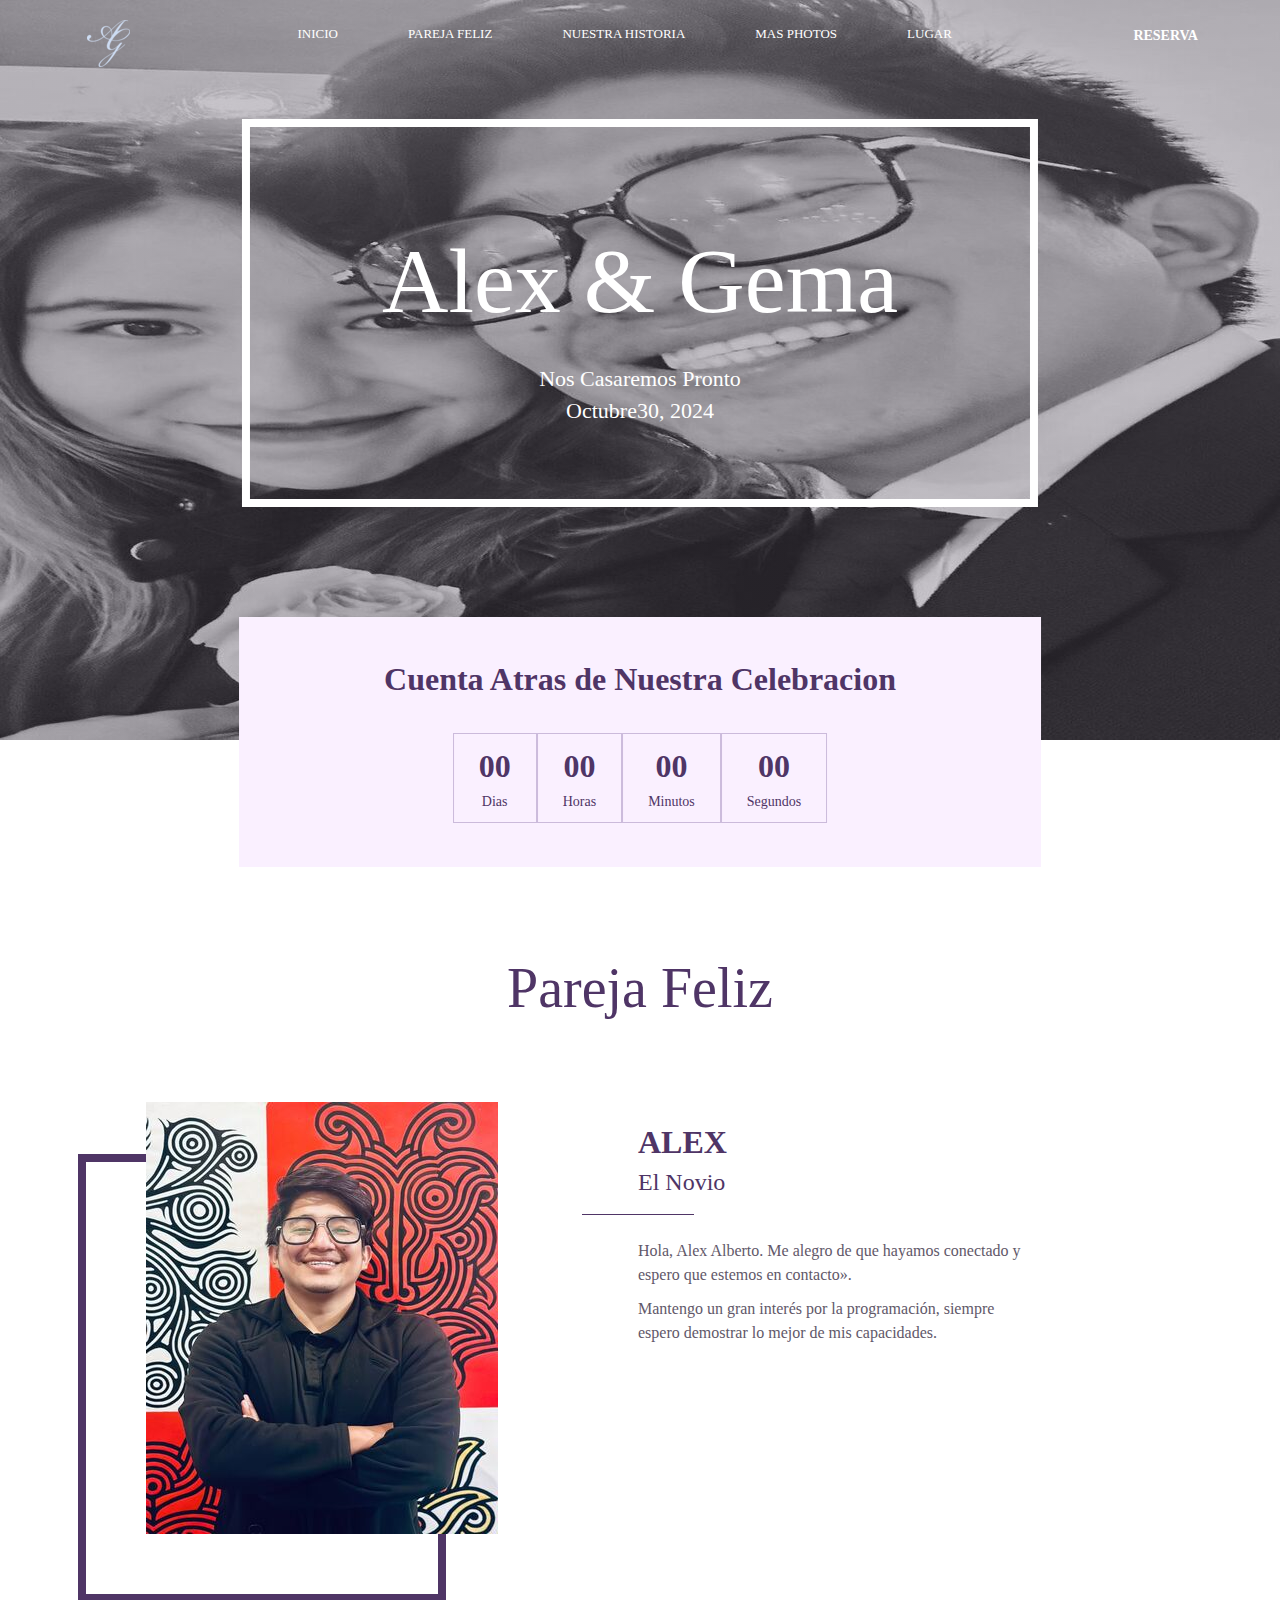
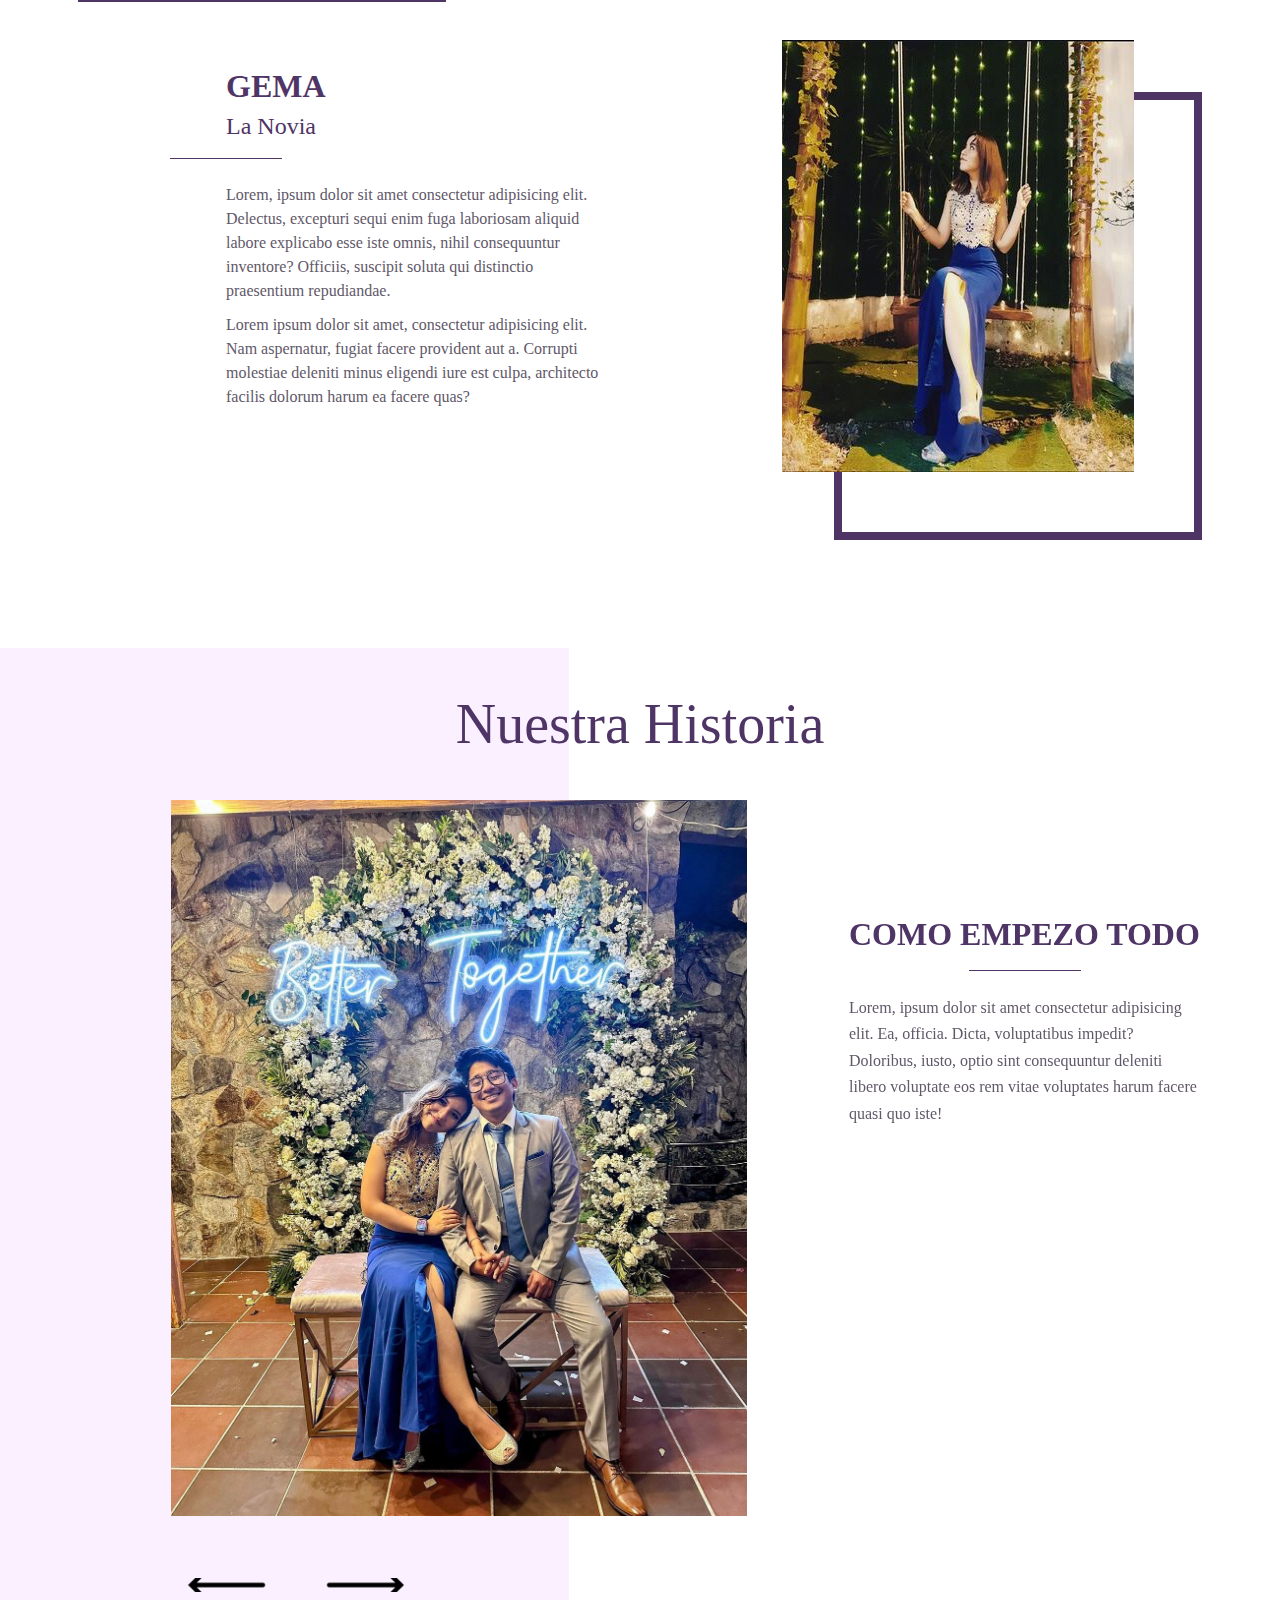
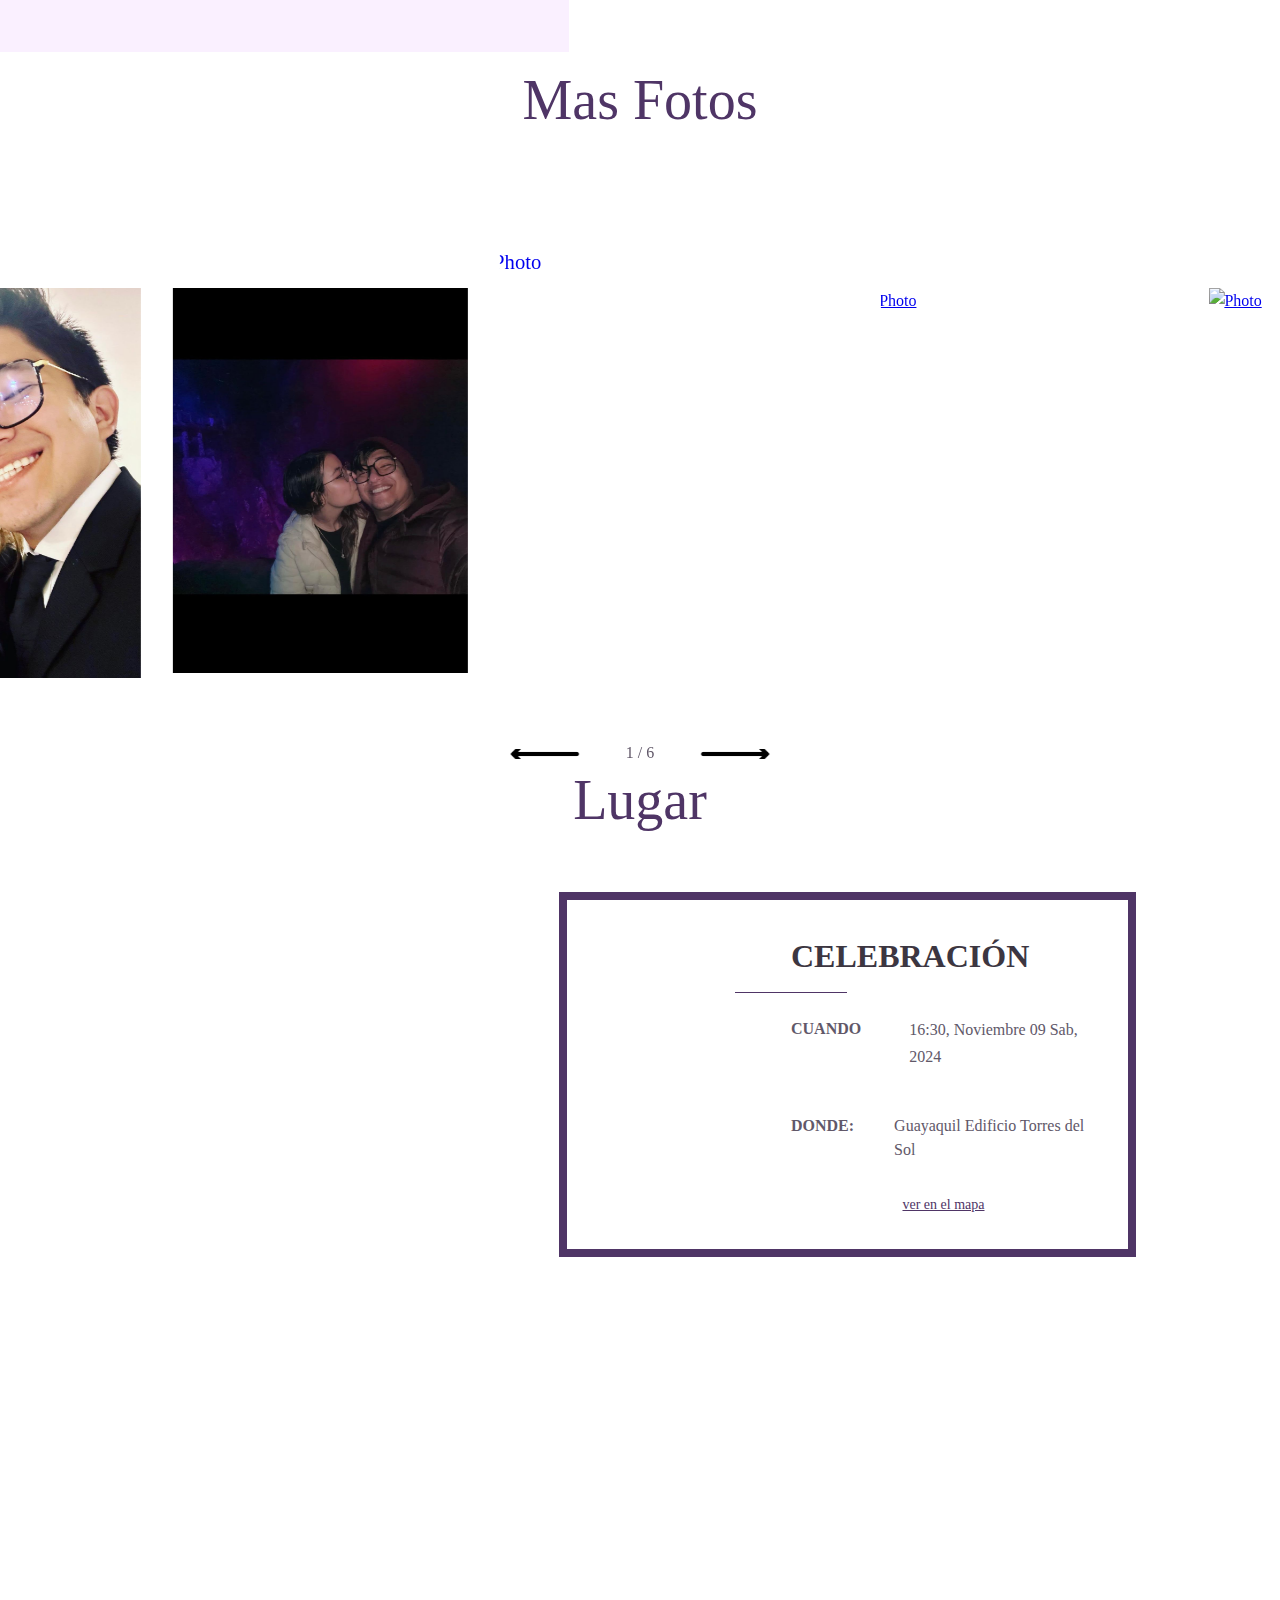
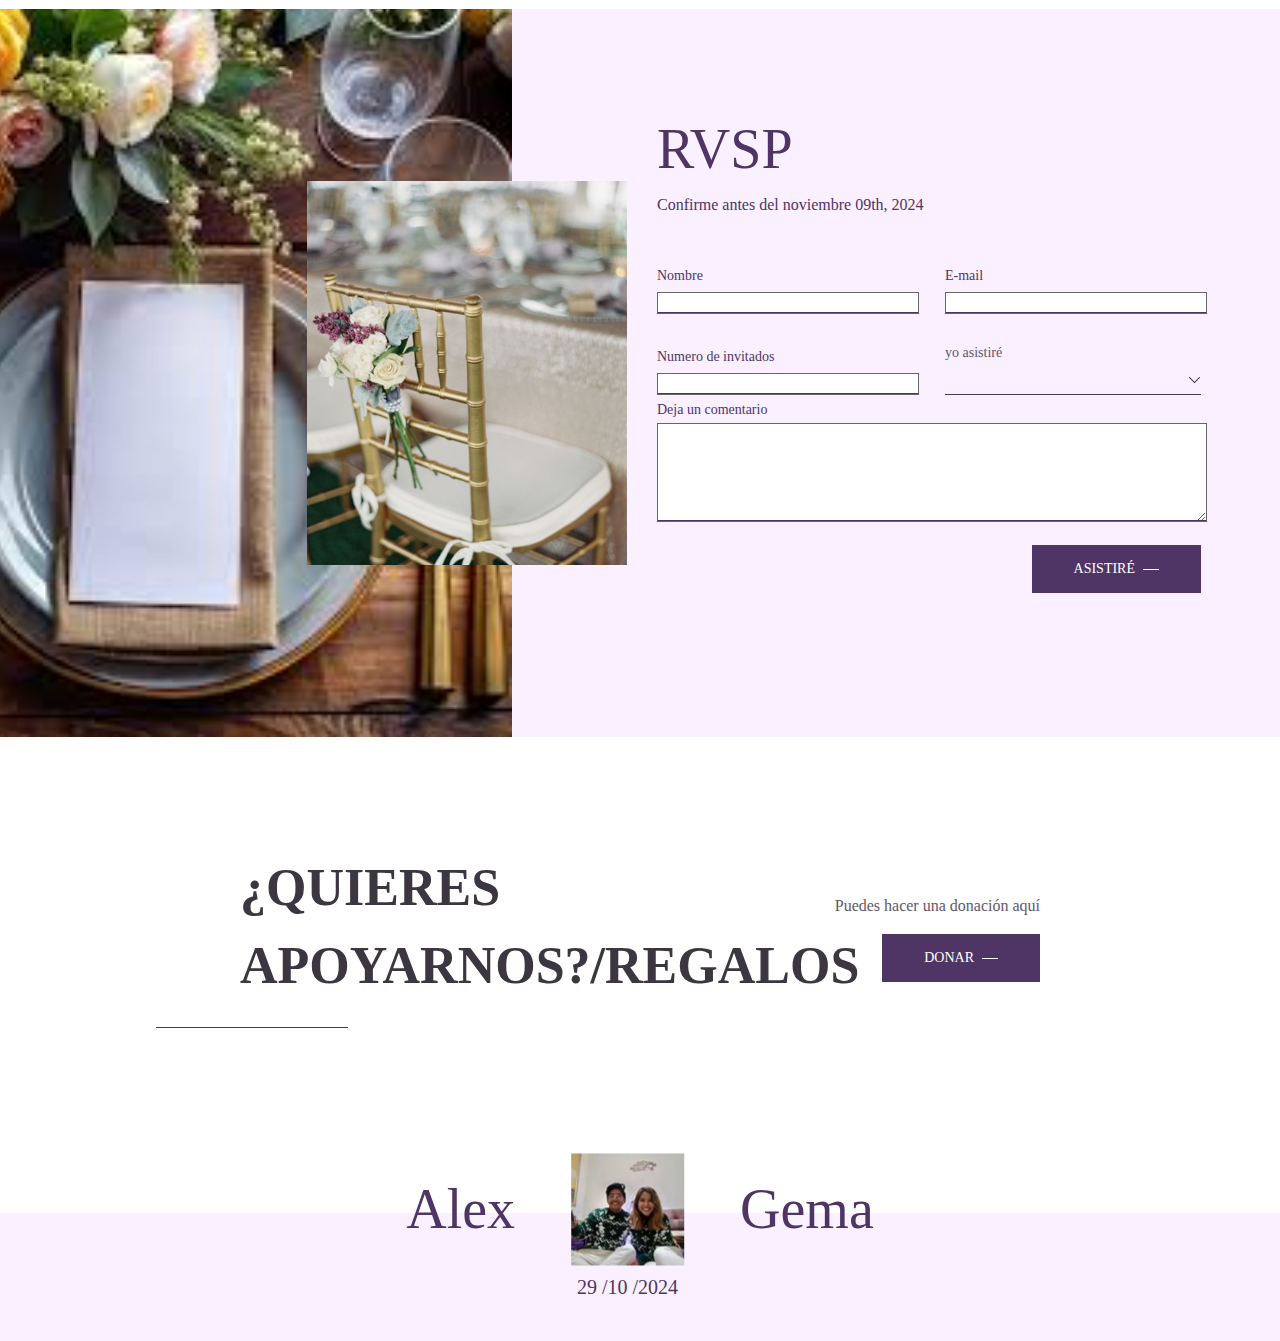
==== commit 4b5d1b93: "cambio de titulo" ====
--- a/alexygema.html
+++ b/alexygema.html
@@ -4,7 +4,7 @@
 <head>
   <meta http-equiv="Content-Type" content="text/html; charset=UTF-8">
 
-  <title weeding="Weeding">Bod</title>
+  <title weeding="Weeding">Boda</title>
   <meta name="keywords" content="keywords">
   <meta name="description" content="description">
   <meta name="viewport" content="width=device-width, initial-scale=1.0, user-scalable=no, maximum-scale=1.0">
@@ -47,7 +47,7 @@
           <li class="header__menu-item"><a class="header__menu-link" href="#story">Nuestra
               Historia</a></li>
           <li class="header__menu-item"><a class="header__menu-link" href="#photos">Mas
-              Fotos</a></li>
+              photos</a></li>
           <li class="header__menu-item"><a class="header__menu-link" href="#venues">Lugar</a>
           </li>
         </ul>
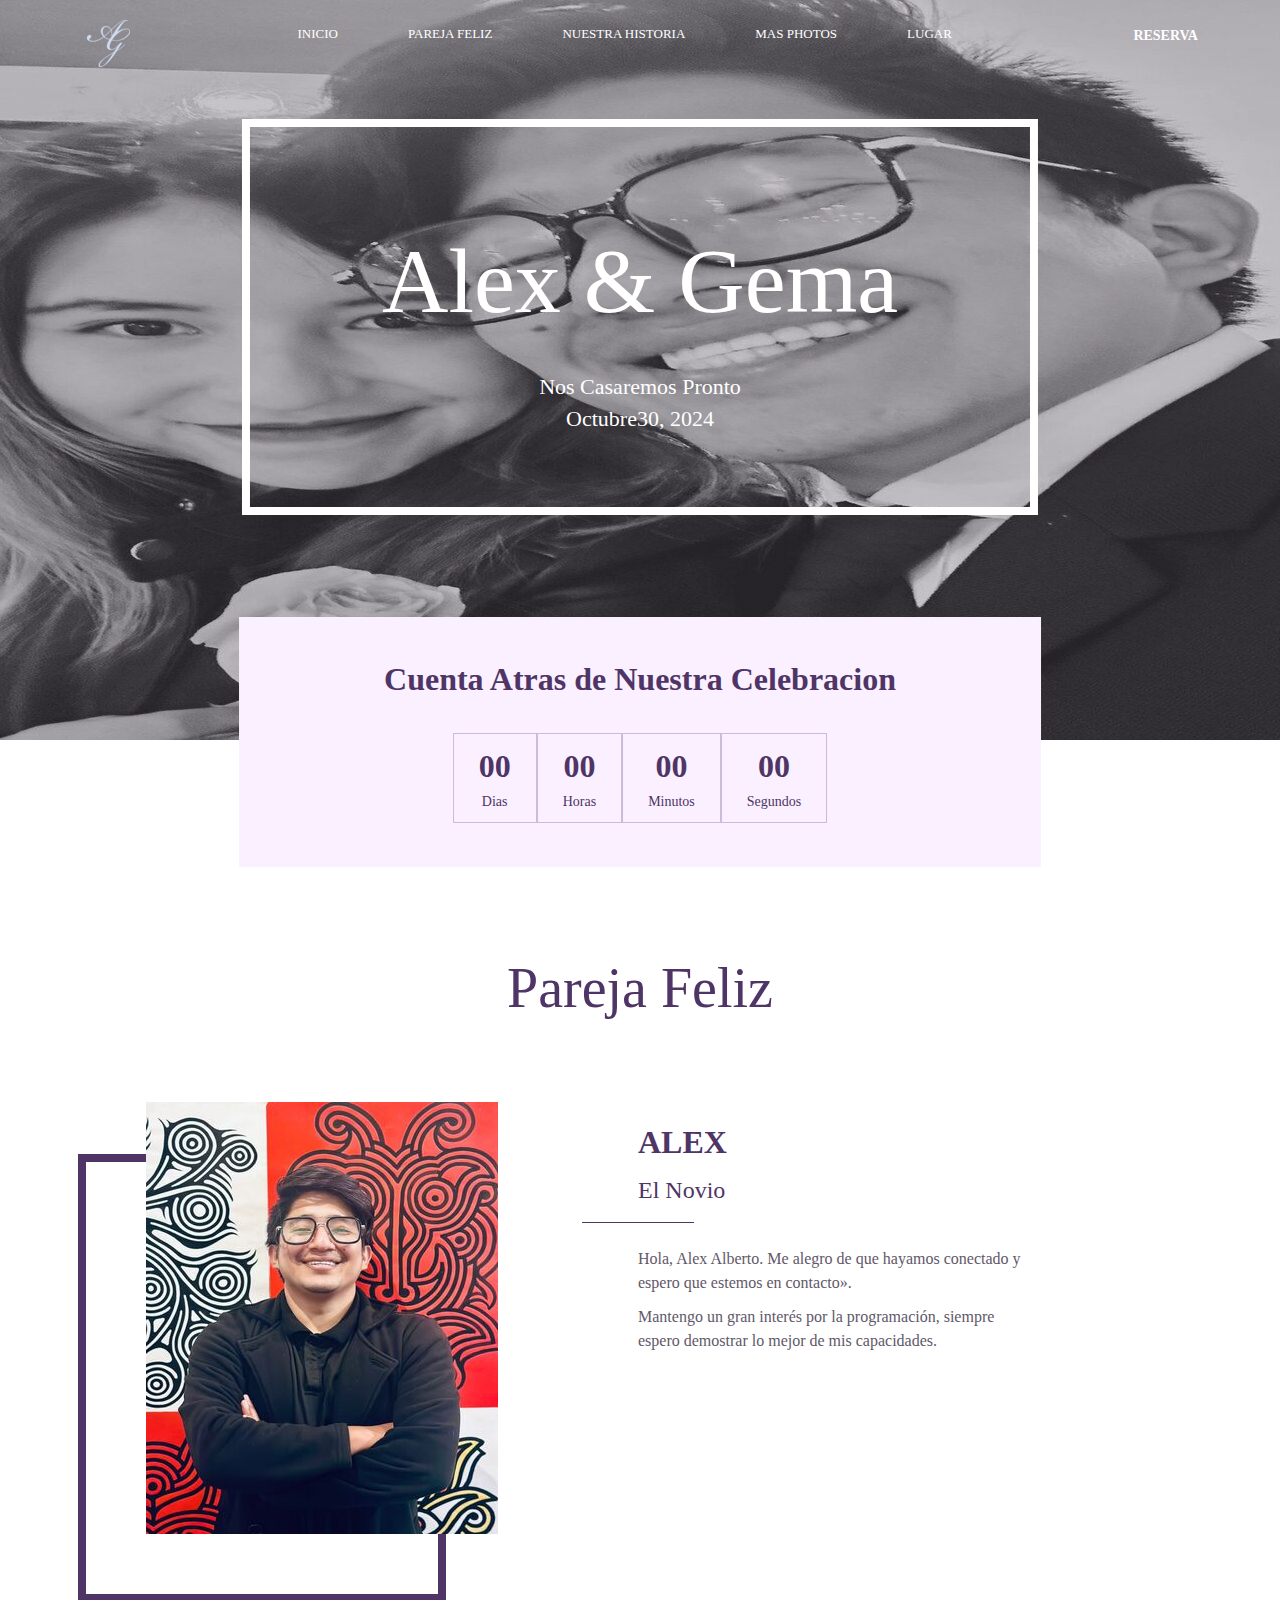
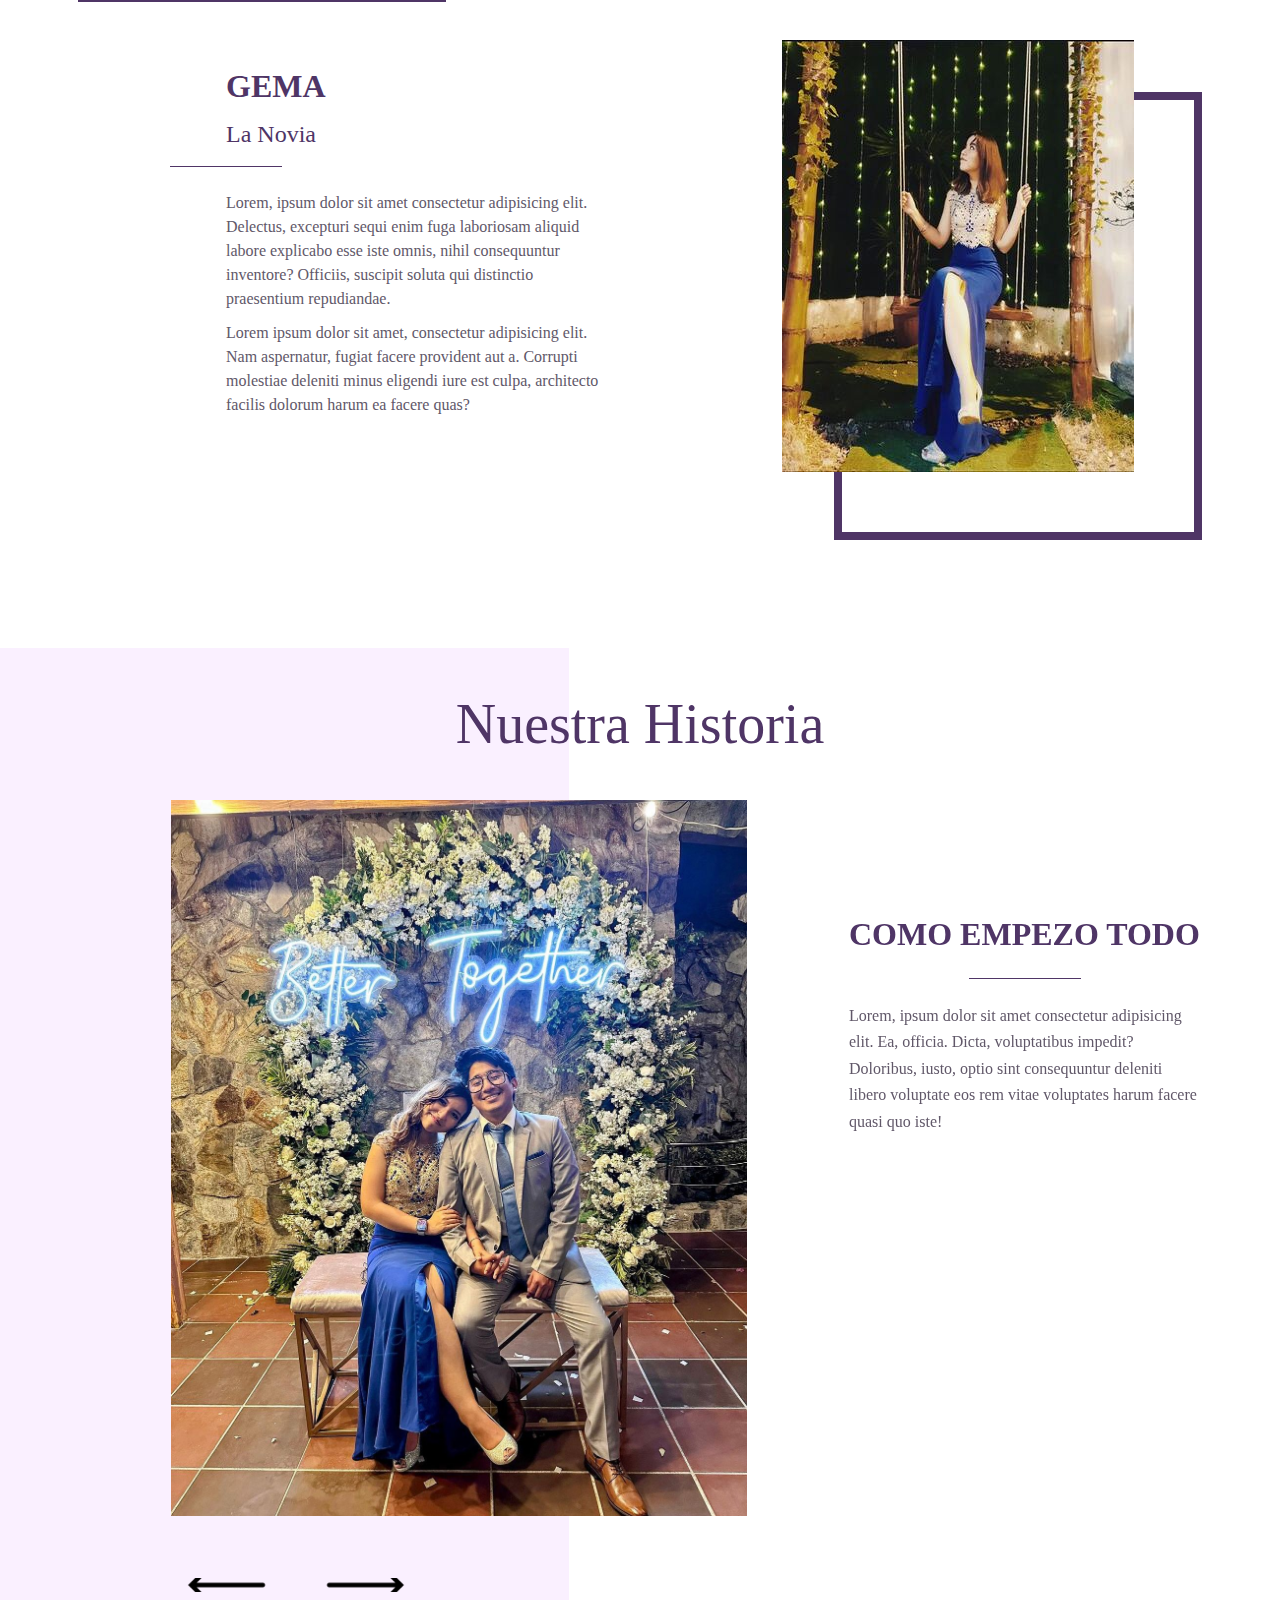
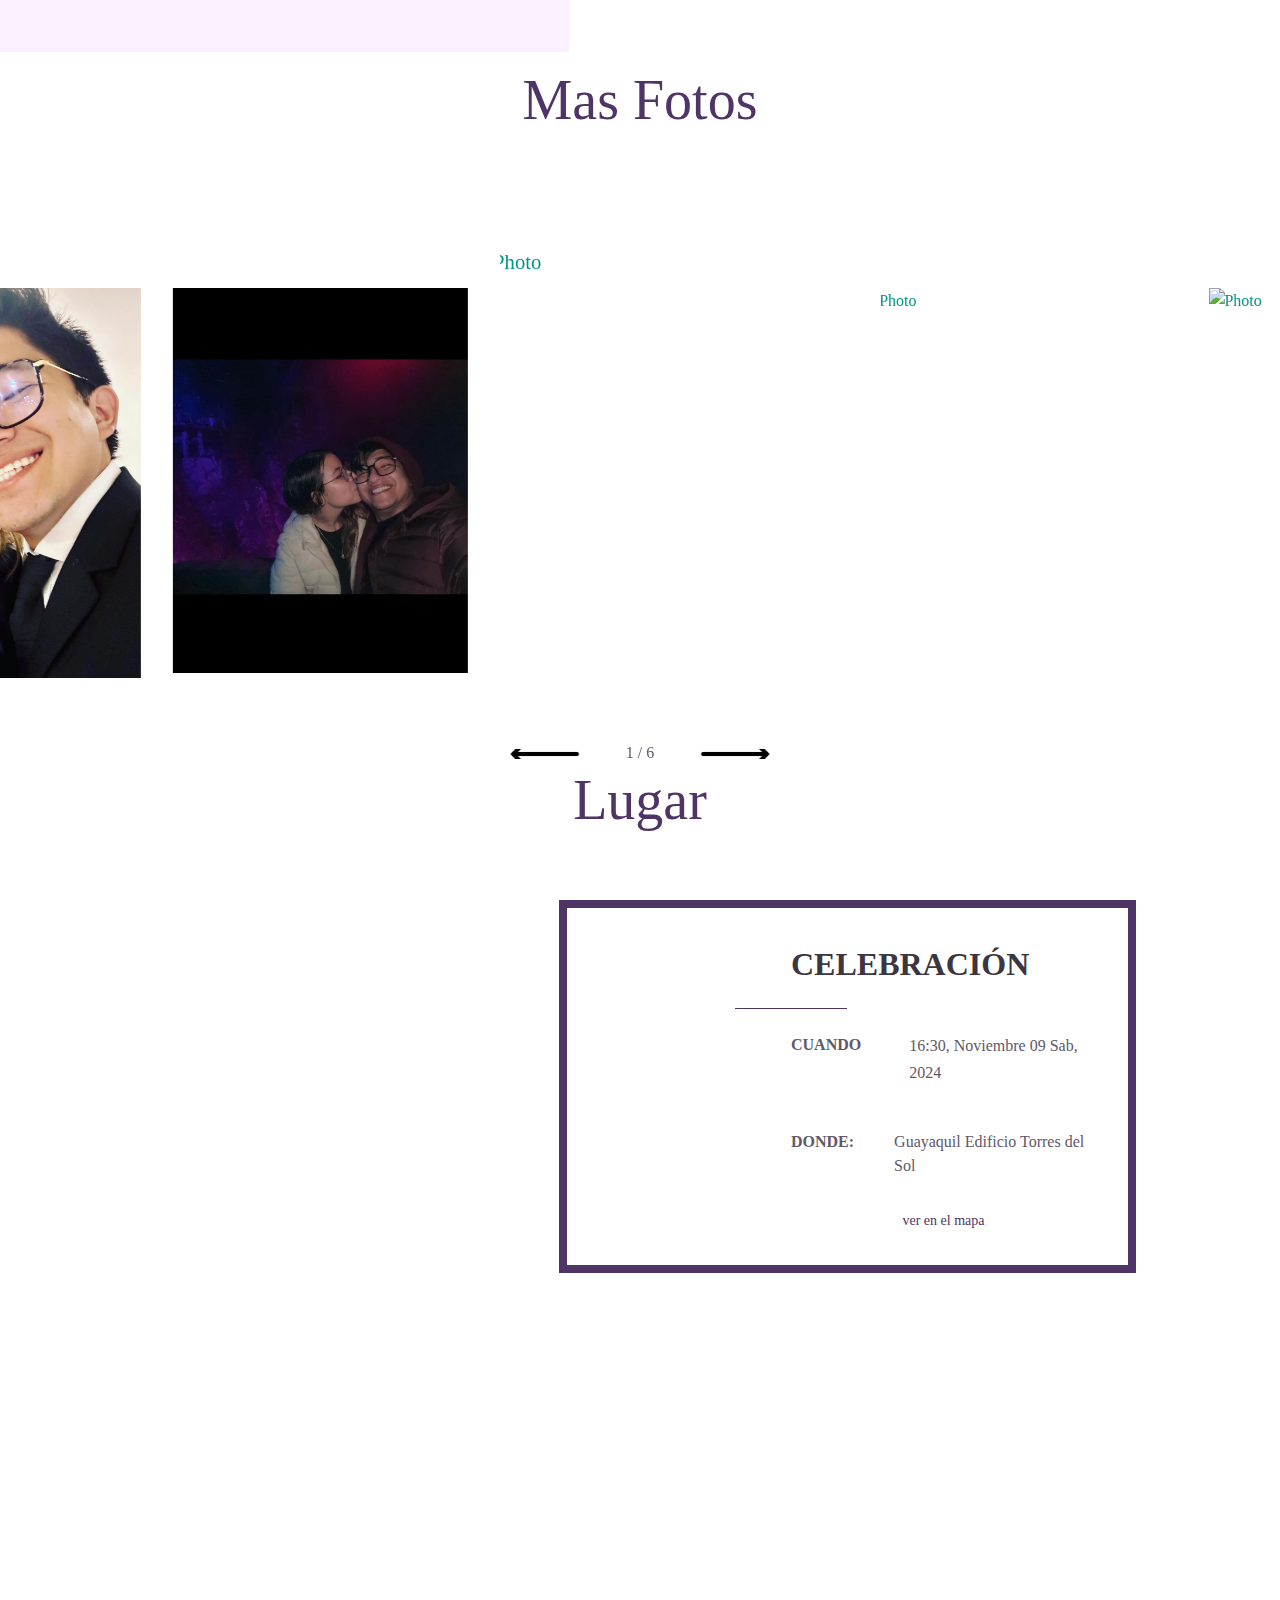
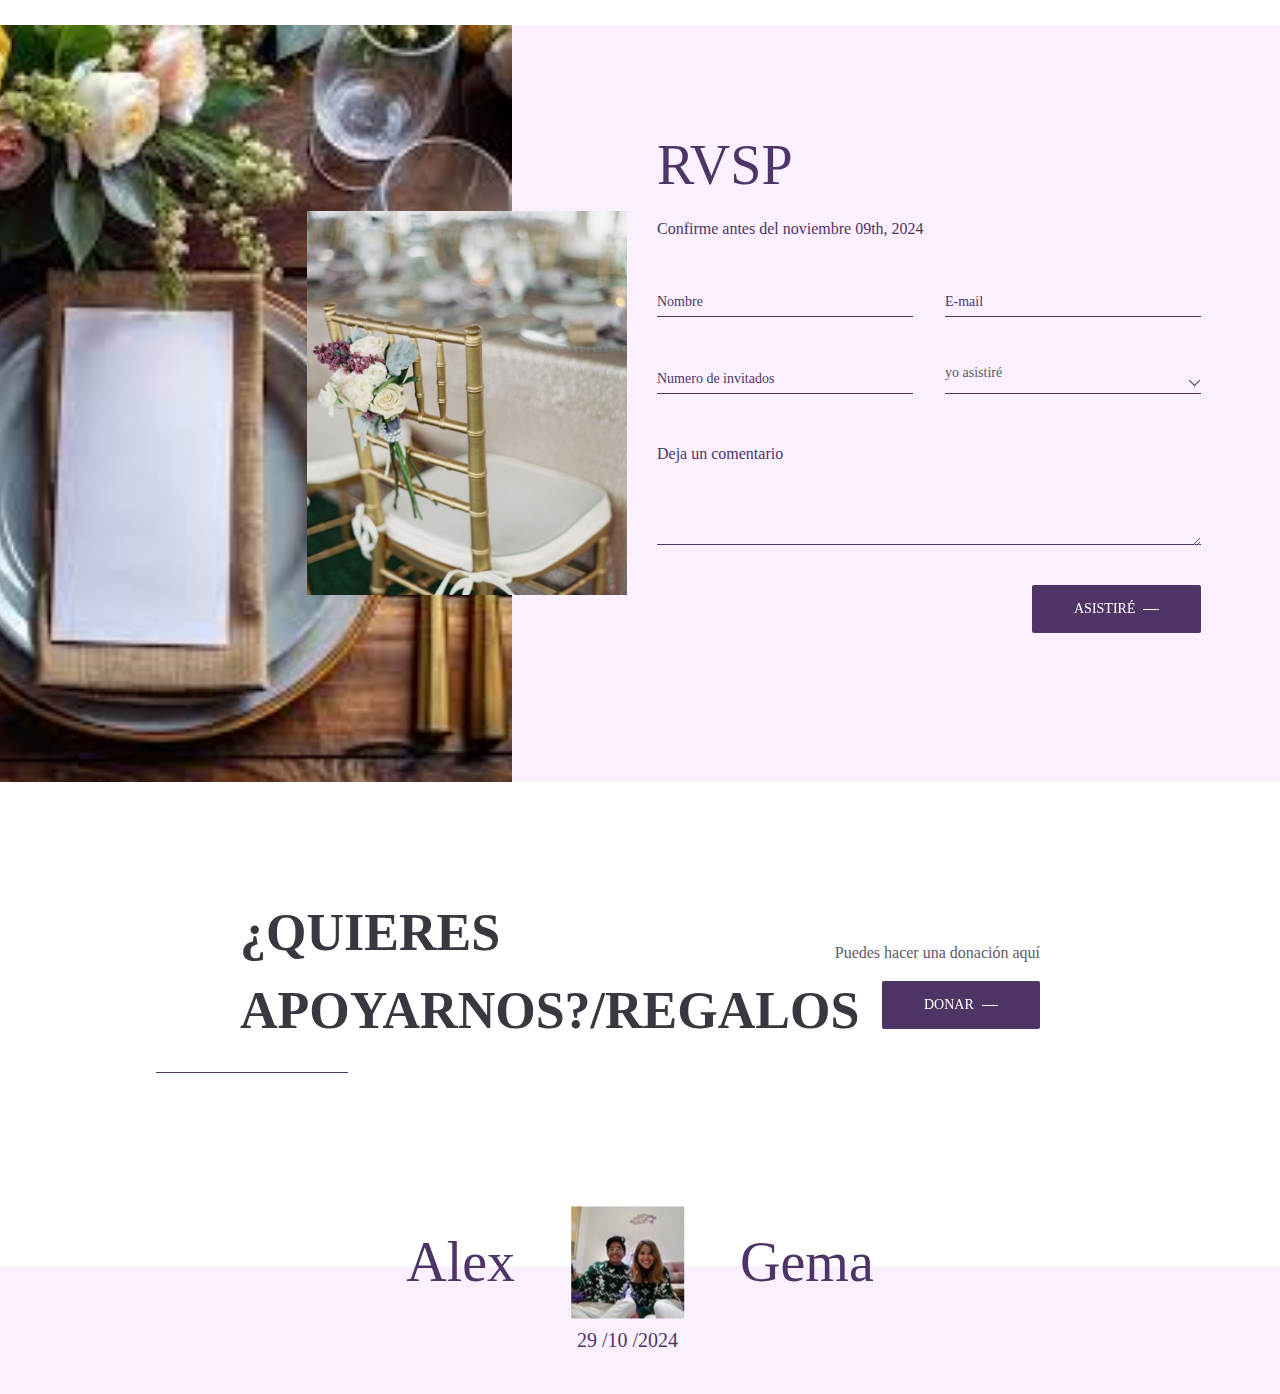
==== commit c45dc5ea: "Corrección de enlaces y mejoras en estilos CSS" ====
--- a/alexygema.html
+++ b/alexygema.html
@@ -10,7 +10,7 @@
   <meta name="viewport" content="width=device-width, initial-scale=1.0, user-scalable=no, maximum-scale=1.0">
   <link rel="shortcut icon" type="image/ico" href="img/icon.ico">
   <link rel="stylesheet" href="./libs.min.css">
-
+  <link rel="stylesheet" href="./bootstrap-material-design.min.css">
   <link rel="stylesheet" href="./main.css">
 
 </head>
@@ -33,8 +33,7 @@
     </ul>
   </nav>
 
-  </div>
-  </div>
+
   <header class="header">
     <div class="container">
       <nav class="header__nav">
@@ -120,7 +119,7 @@
     <div class="container">
       <h2 class="s-title text--colored"> Nuestra Historia</h2>
       <div class="story__slider slick-initialized slick-slider"><button type="button"
-          class="slick-prev arrow-left--colored slick-arrow" style=""></button>
+          class="slick-prev arrow-left--colored slick-arrow"></button>
         <div class="slick-list draggable">
           <div class="slick-track" style="opacity: 1; width: 7315px; transform: translate3d(-1045px, 0px, 0px);">
             <div class="slick-slide slick-cloned" data-slick-index="-1" aria-hidden="true" tabindex="-1"
@@ -236,7 +235,7 @@
               </div>
             </div>
           </div>
-        </div><button type="button" class="slick-next arrow-right--colored slick-arrow" style=""></button>
+        </div><button type="button" class="slick-next arrow-right--colored slick-arrow"></button>
       </div>
     </div>
   </section>
@@ -377,7 +376,9 @@
   <script src="./js/libs.min.js"></script>
   <script type="text/javascript" src="./json.txt"></script>
   <script src="./js/cookie.js"></script>
-
+  <script src="./js/bootstrap-material-design.js"
+    integrity="sha384-CauSuKpEqAFajSpkdjv3z9t8E7RlpJ1UP0lKM/+NdtSarroVKu069AlsRPKkFBz9"
+    crossorigin="anonymous"></script>
   <script src="./js/countdown.js"></script>
   <script src="./js/scripts.js"></script>
 </body>
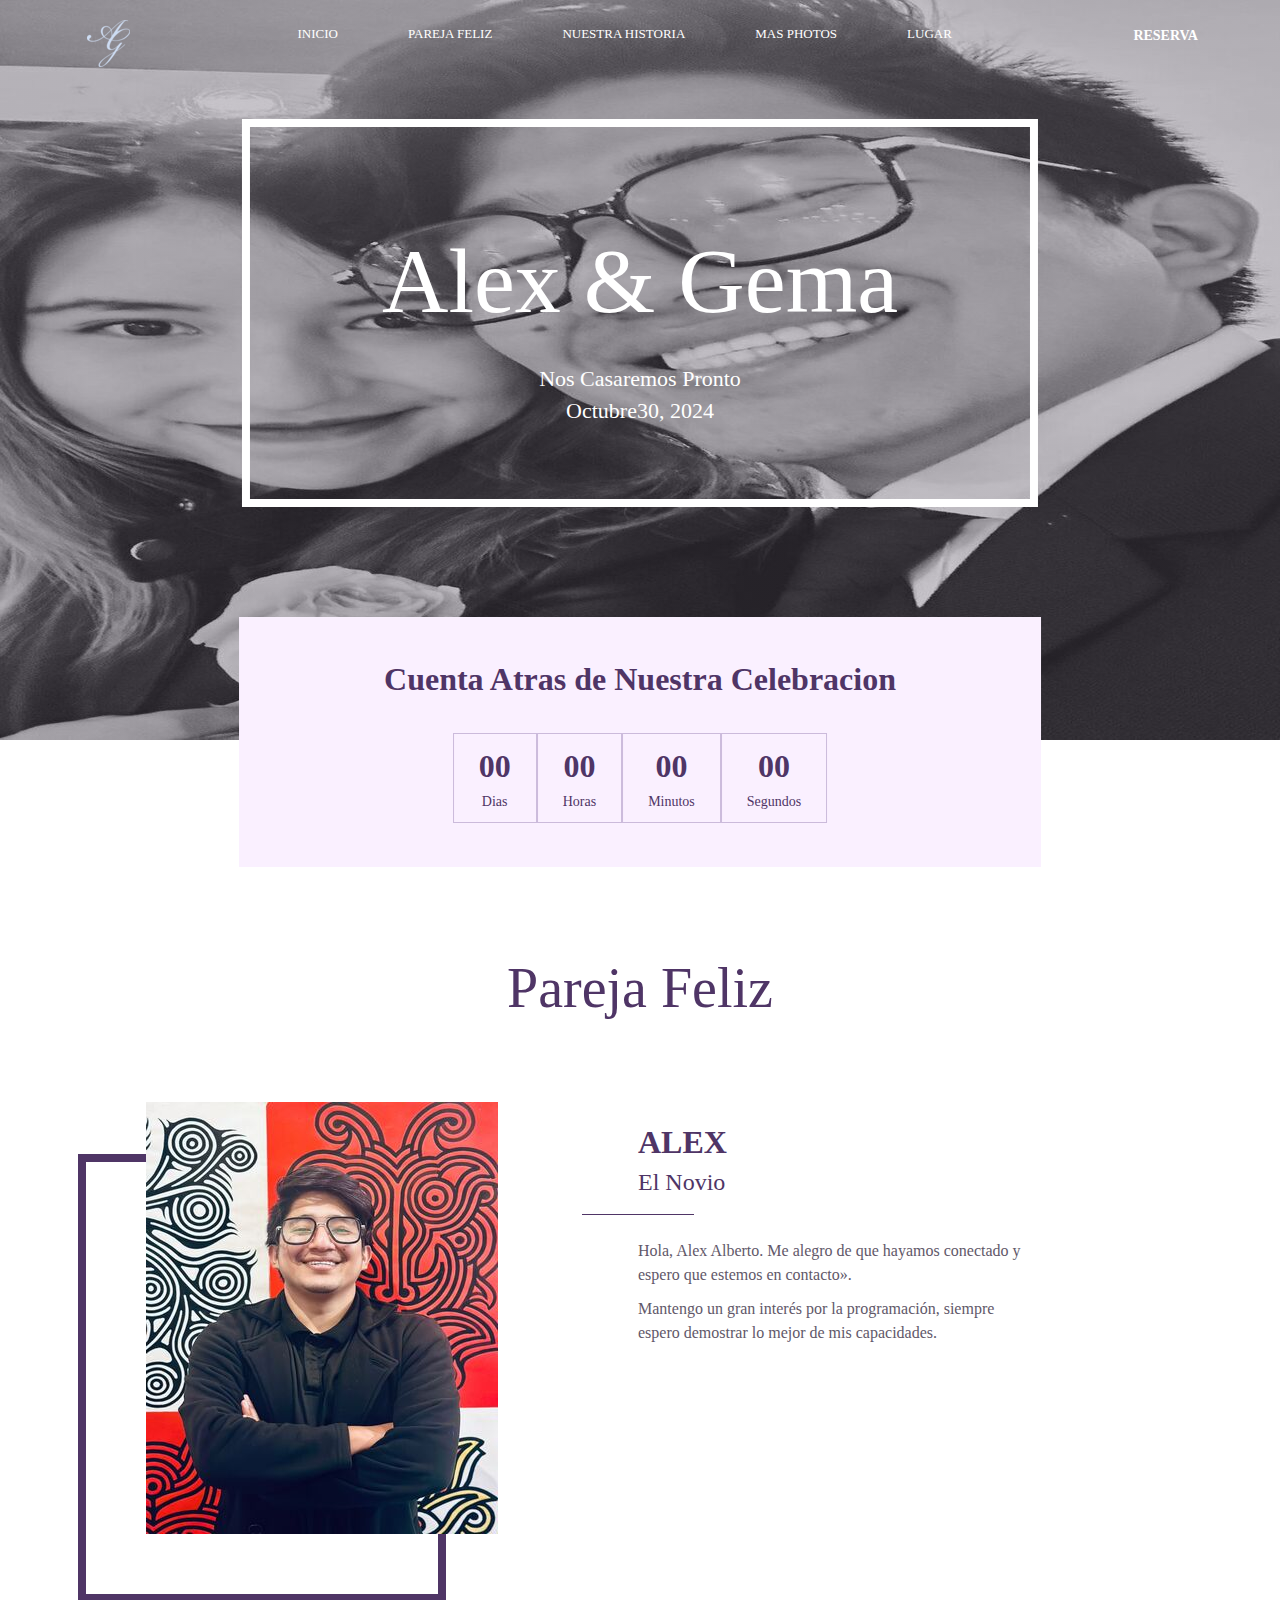
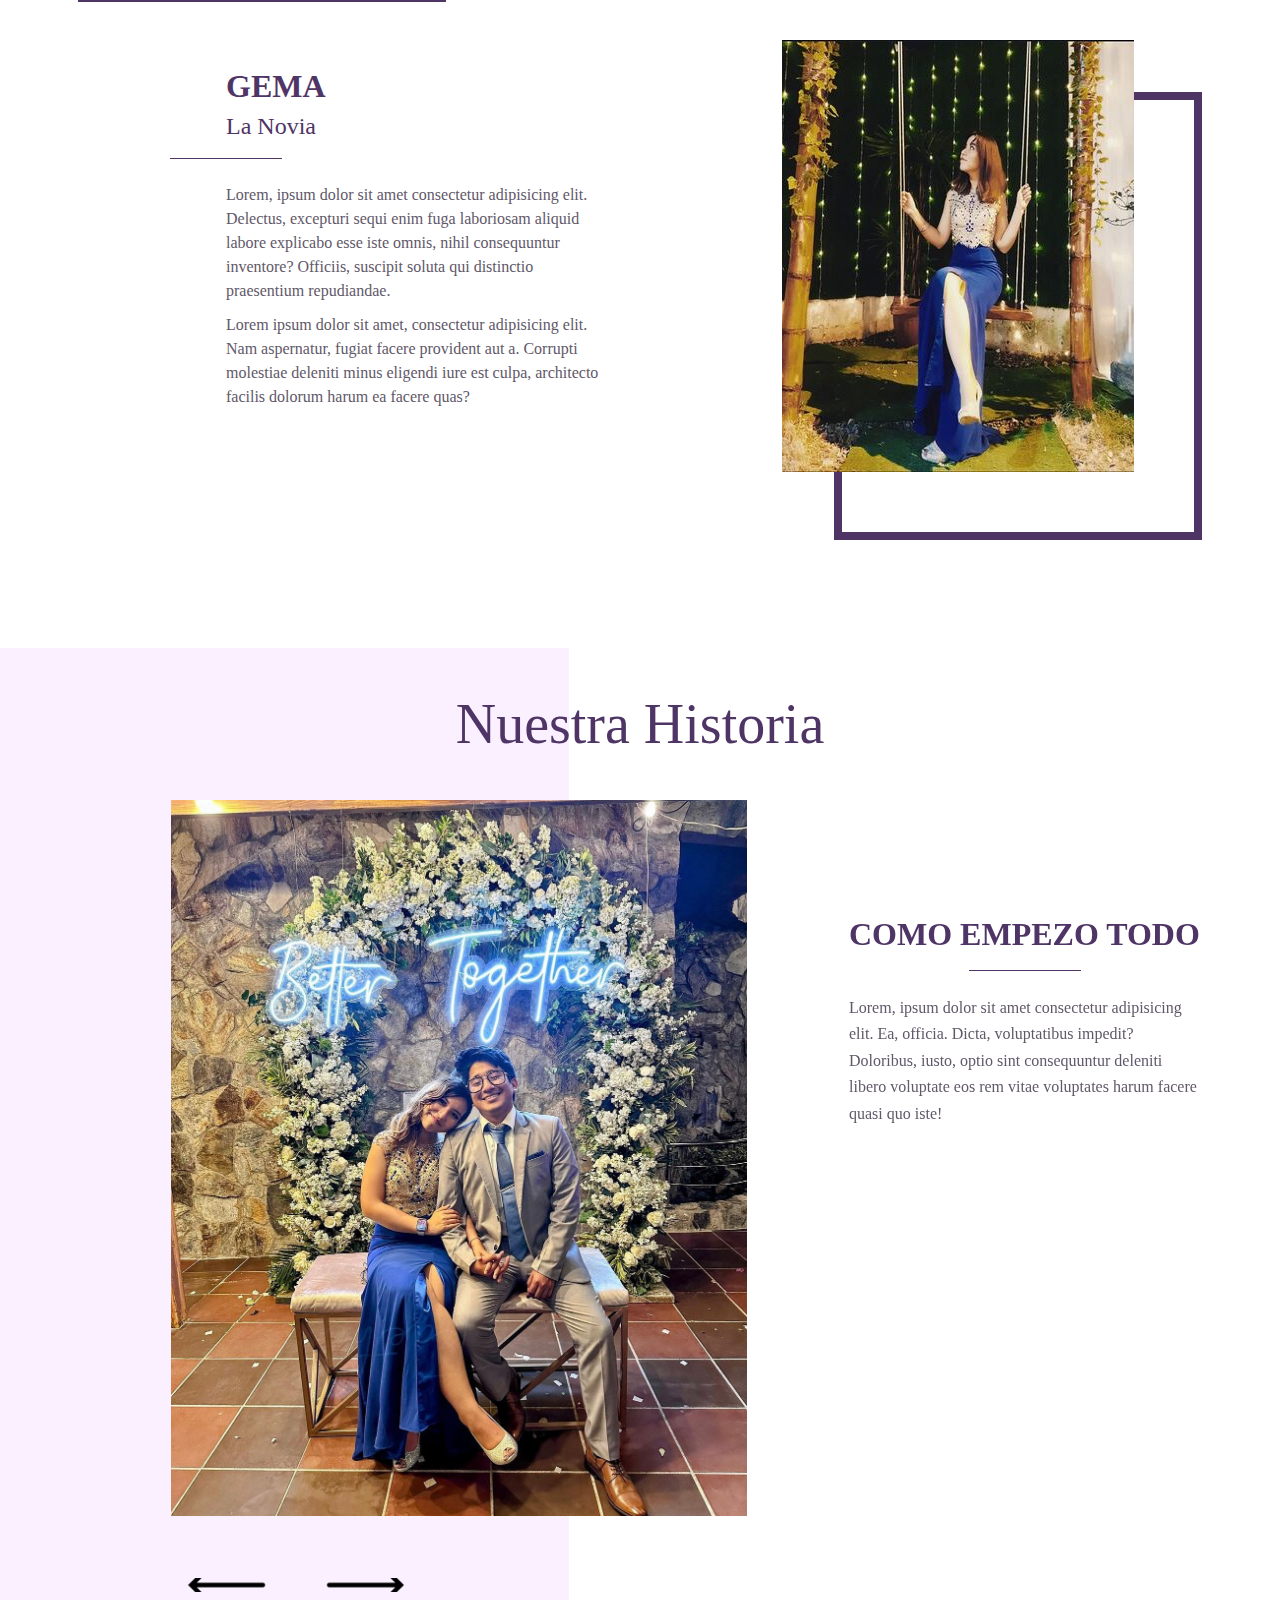
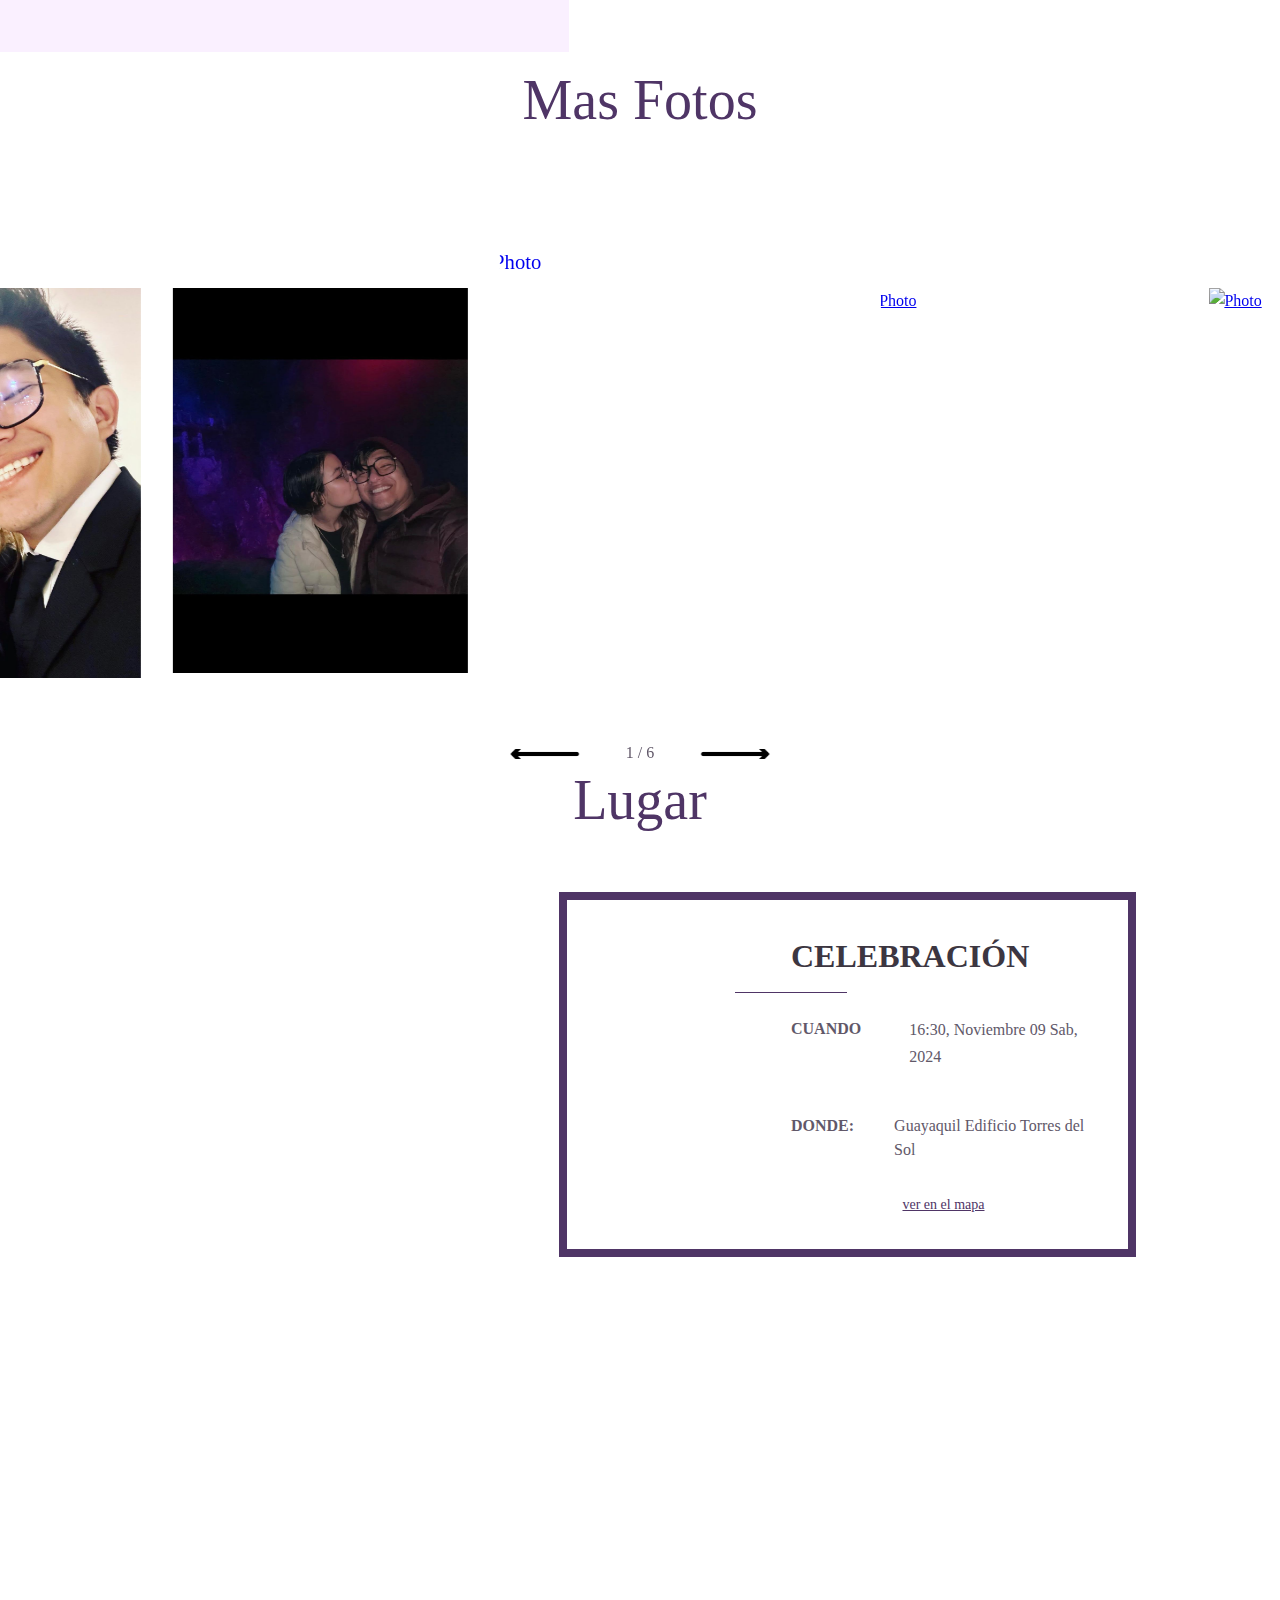
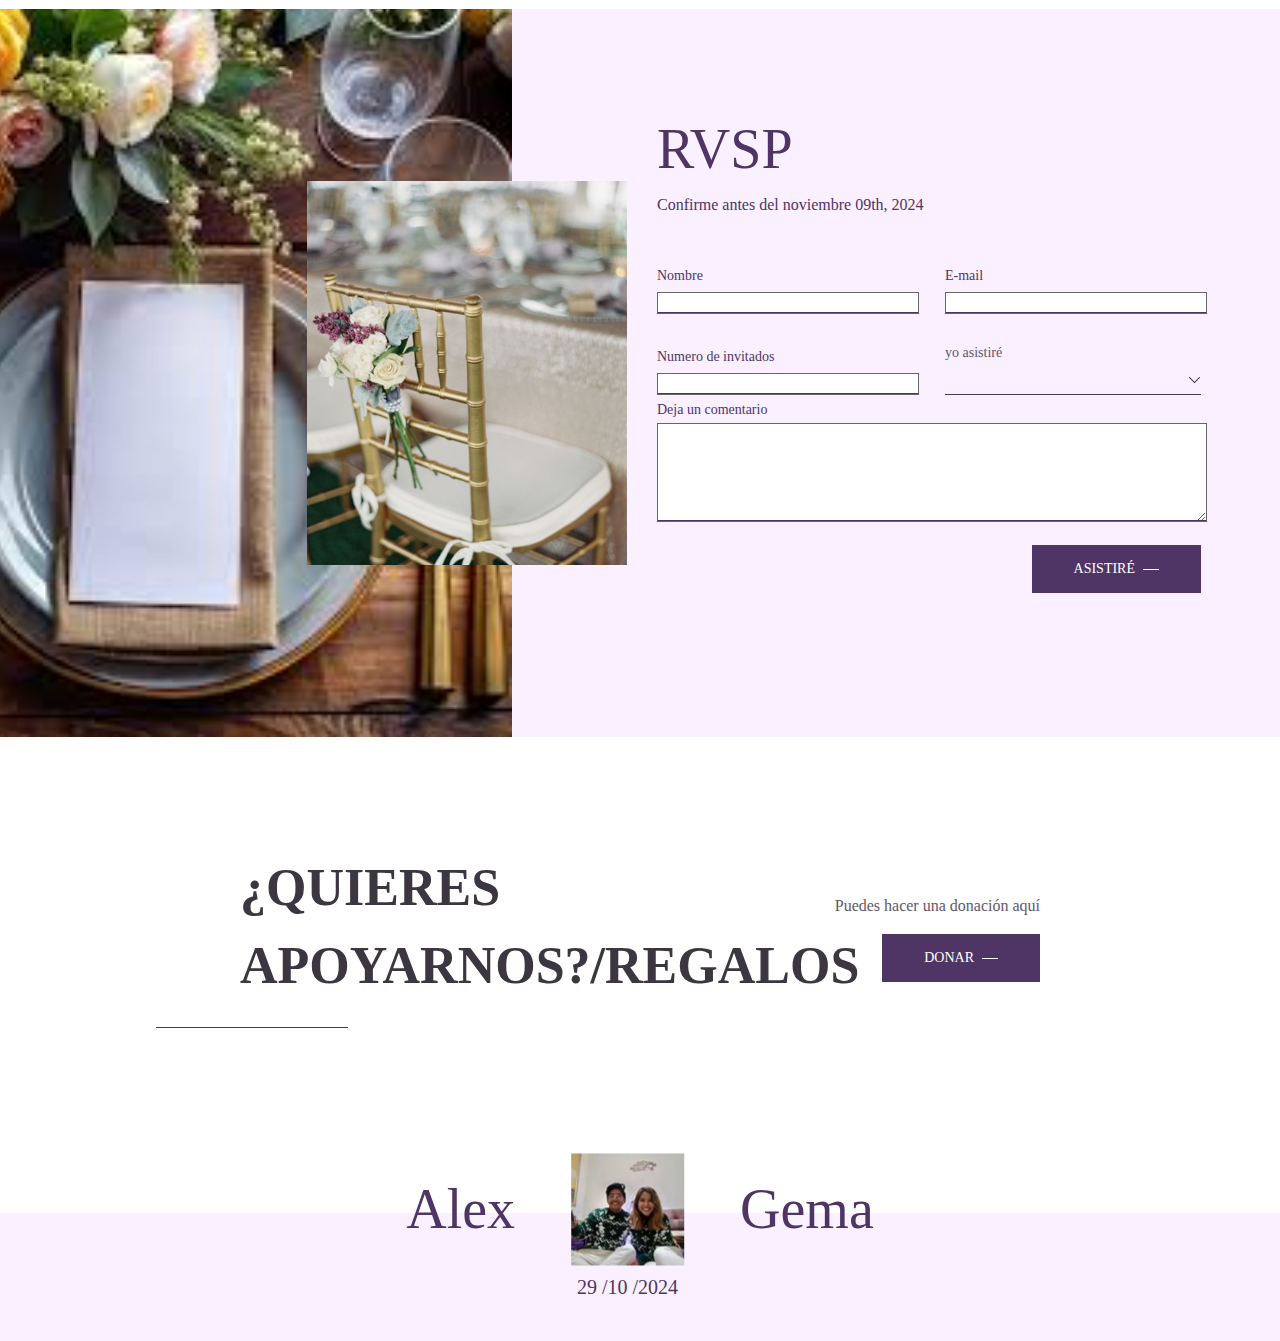
==== commit fd213f56: "Correción" ====
--- a/alexygema.html
+++ b/alexygema.html
@@ -10,7 +10,9 @@
   <meta name="viewport" content="width=device-width, initial-scale=1.0, user-scalable=no, maximum-scale=1.0">
   <link rel="shortcut icon" type="image/ico" href="img/icon.ico">
   <link rel="stylesheet" href="./libs.min.css">
-  <link rel="stylesheet" href="./bootstrap-material-design.min.css">
+
+  <link rel="stylesheet" href="./bootstrap-material-design.min.css"
+    integrity="sha384-wXznGJNEXNG1NFsbm0ugrLFMQPWswR3lds2VeinahP8N0zJw9VWSopbjv2x7WCvX" crossorigin="anonymous">
   <link rel="stylesheet" href="./main.css">
 
 </head>
@@ -33,7 +35,8 @@
     </ul>
   </nav>
 
-
+  </div>
+  </div>
   <header class="header">
     <div class="container">
       <nav class="header__nav">
